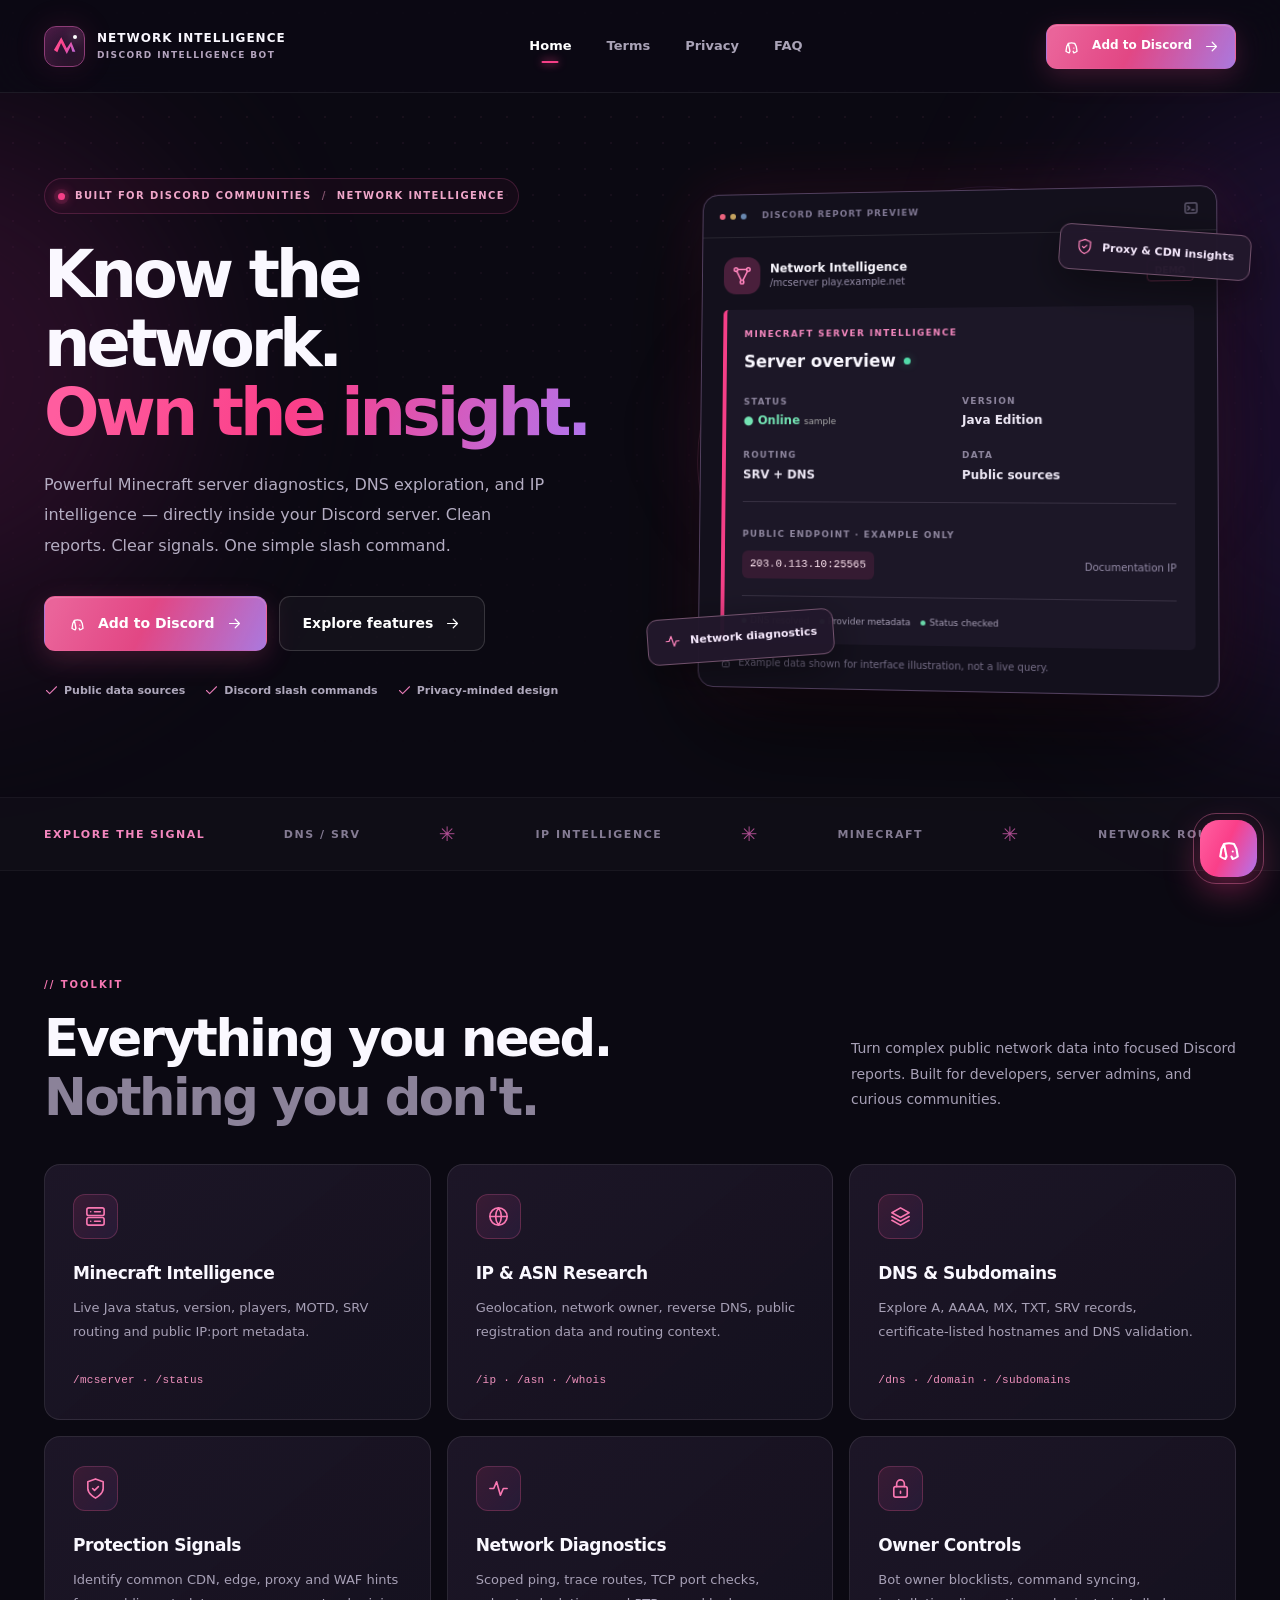
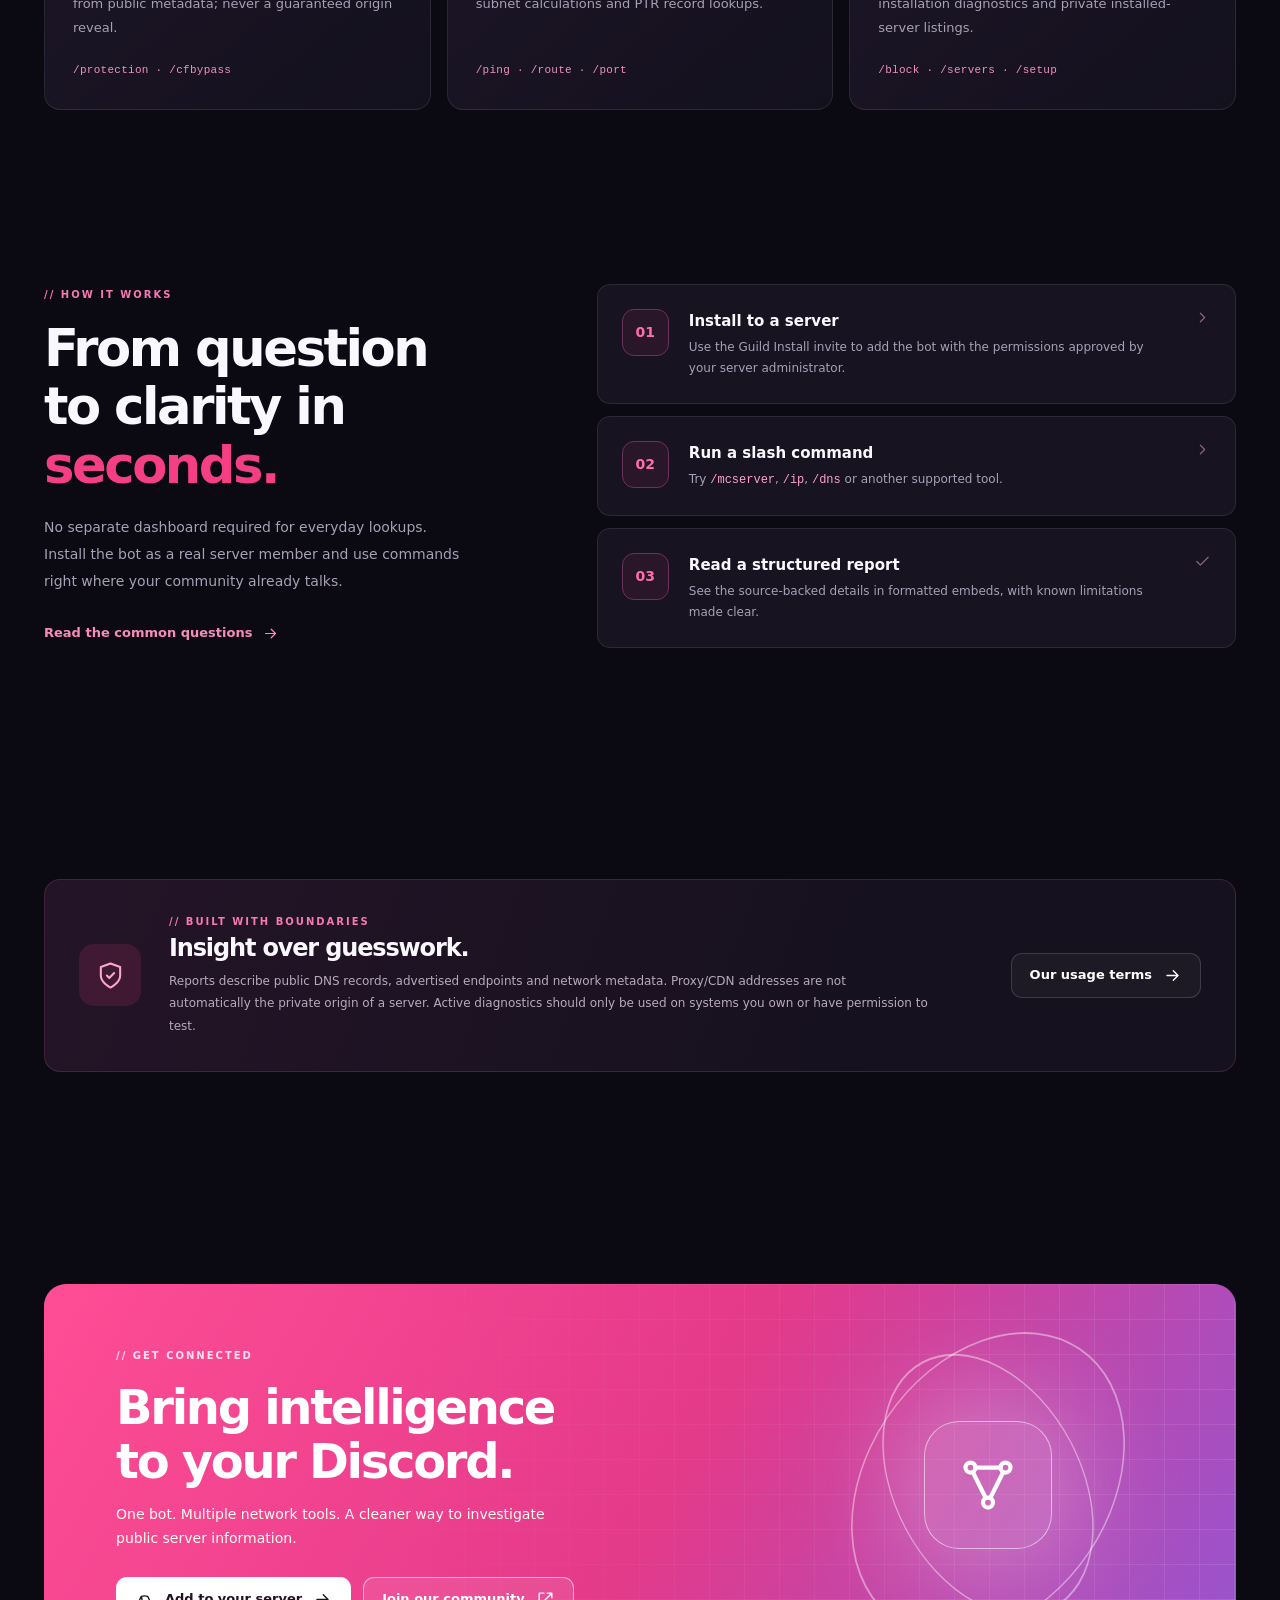
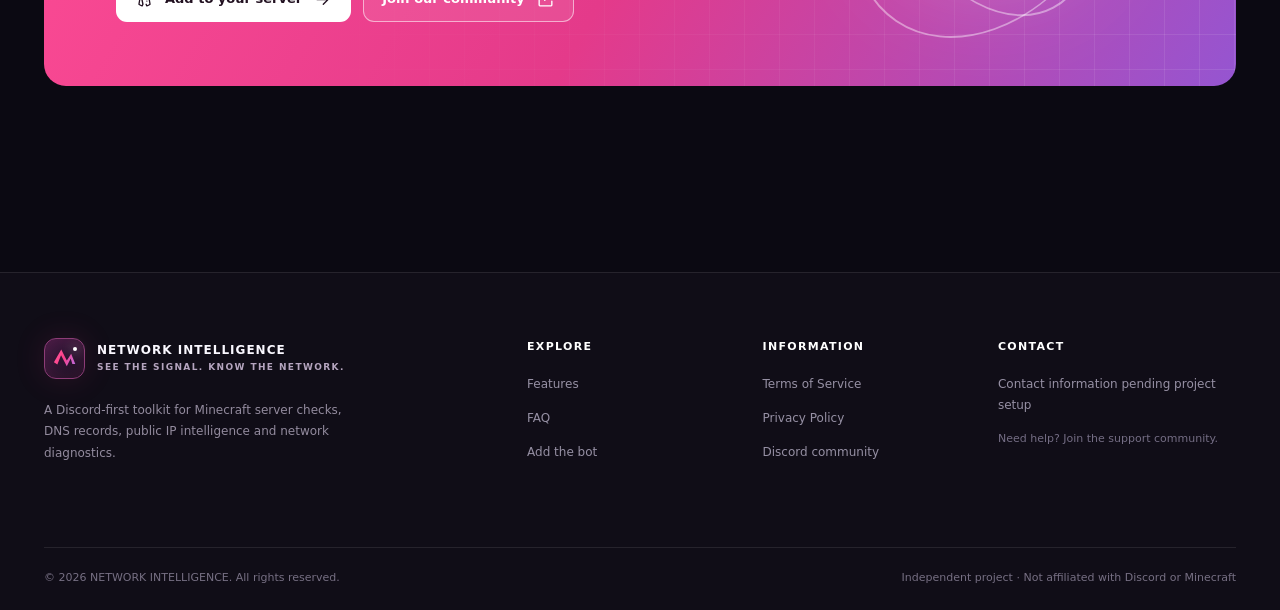
==== index.html @ 14d54ec5 "Add files via upload" ====
<!doctype html>
<html lang="en"><head>
<meta charset="utf-8"><meta name="viewport" content="width=device-width,initial-scale=1">
<meta name="theme-color" content="#0e0b17"><meta name="color-scheme" content="dark">
<meta name="description" content="A powerful Discord bot for Minecraft status, public IP intelligence, DNS, ASN, subdomains and network diagnostics.">
<meta property="og:type" content="website"><meta property="og:title" content="Network Intelligence — Minecraft &amp; Network Discord Bot"><meta property="og:description" content="A powerful Discord bot for Minecraft status, public IP intelligence, DNS, ASN, subdomains and network diagnostics.">
<title>Network Intelligence — Minecraft &amp; Network Discord Bot</title>
<link rel="icon" type="image/svg+xml" href="assets/favicon.svg"><link rel="stylesheet" href="styles.css">
<script defer src="site-config.js"></script><script defer src="app.js"></script>
</head><body>
<a class="skip-link" href="#main-content">Skip to content</a>
<div class="site-glow glow-left" aria-hidden="true"></div><div class="site-glow glow-right" aria-hidden="true"></div>
<header class="site-header"><div class="wrap nav-wrap">
<a class="brand" href="index.html" aria-label="Network Intelligence Home"><span class="brand-mark"><span class="brand-spark"></span></span><span class="brand-copy"><strong data-brand>NETWORK INTELLIGENCE</strong><small>DISCORD INTELLIGENCE BOT</small></span></a>
<button class="mobile-menu-toggle" type="button" aria-expanded="false" aria-controls="nav-links" aria-label="Open navigation"><svg class="icon" aria-hidden="true" viewBox="0 0 24 24" fill="none" stroke="currentColor" stroke-width="1.7" stroke-linecap="round" stroke-linejoin="round"><path d="M4 7h16M4 12h16M4 17h16"/></svg></button>
<nav class="main-nav" id="nav-links" aria-label="Main navigation"><a href="index.html" class="active" aria-current="page">Home</a><a href="terms.html" class="" >Terms</a><a href="privacy.html" class="" >Privacy</a><a href="faq.html" class="" >FAQ</a></nav>
<div class="header-cta"><a class="btn btn-primary btn-small" href="#" data-link="bot"><svg class="icon" aria-hidden="true" viewBox="0 0 24 24" fill="none" stroke="currentColor" stroke-width="1.7" stroke-linecap="round" stroke-linejoin="round"><path d="M8 8a14 14 0 0 1 8 0l2 4 1 6a12 12 0 0 1-4 2l-1-2m-4 0-1 2a12 12 0 0 1-4-2l1-6 2-4ZM9 14h.01M15 14h.01"/></svg> Add to Discord <svg class="mini-icon" aria-hidden="true" viewBox="0 0 24 24" fill="none" stroke="currentColor" stroke-width="1.7" stroke-linecap="round" stroke-linejoin="round"><path d="M5 12h14m-6-6 6 6-6 6"/></svg></a></div>
</div></header><main id="main-content"><section class="hero wrap"><div class="hero-copy"><div class="eyebrow"><span class="eyebrow-dot"></span> BUILT FOR DISCORD COMMUNITIES <span class="eyebrow-sep">/</span> NETWORK INTELLIGENCE</div><h1>Know the network.<br><span class="gradient-text">Own the insight.</span></h1><p class="hero-desc">Powerful Minecraft server diagnostics, DNS exploration, and IP intelligence — directly inside your Discord server. Clean reports. Clear signals. One simple slash command.</p><div class="hero-actions"><a href="#" class="btn btn-primary btn-large" data-link="bot"><svg class="icon" aria-hidden="true" viewBox="0 0 24 24" fill="none" stroke="currentColor" stroke-width="1.7" stroke-linecap="round" stroke-linejoin="round"><path d="M8 8a14 14 0 0 1 8 0l2 4 1 6a12 12 0 0 1-4 2l-1-2m-4 0-1 2a12 12 0 0 1-4-2l1-6 2-4ZM9 14h.01M15 14h.01"/></svg> Add to Discord <svg class="mini-icon" aria-hidden="true" viewBox="0 0 24 24" fill="none" stroke="currentColor" stroke-width="1.7" stroke-linecap="round" stroke-linejoin="round"><path d="M5 12h14m-6-6 6 6-6 6"/></svg></a><a href="#features" class="btn btn-ghost btn-large">Explore features <svg class="mini-icon" aria-hidden="true" viewBox="0 0 24 24" fill="none" stroke="currentColor" stroke-width="1.7" stroke-linecap="round" stroke-linejoin="round"><path d="M5 12h14m-6-6 6 6-6 6"/></svg></a></div><div class="hero-trust"><span><svg class="icon" aria-hidden="true" viewBox="0 0 24 24" fill="none" stroke="currentColor" stroke-width="1.7" stroke-linecap="round" stroke-linejoin="round"><path d="m4 12 5 5L20 6"/></svg> Public data sources</span><span><svg class="icon" aria-hidden="true" viewBox="0 0 24 24" fill="none" stroke="currentColor" stroke-width="1.7" stroke-linecap="round" stroke-linejoin="round"><path d="m4 12 5 5L20 6"/></svg> Discord slash commands</span><span><svg class="icon" aria-hidden="true" viewBox="0 0 24 24" fill="none" stroke="currentColor" stroke-width="1.7" stroke-linecap="round" stroke-linejoin="round"><path d="m4 12 5 5L20 6"/></svg> Privacy-minded design</span></div></div>
<div class="hero-visual" aria-label="Illustrative Discord report preview"><div class="visual-halo"></div><div class="orbit orbit-one"></div><div class="orbit orbit-two"></div><div class="report-window"><div class="report-top"><div class="window-dots"><i></i><i></i><i></i></div><span>DISCORD REPORT PREVIEW</span><svg class="icon" aria-hidden="true" viewBox="0 0 24 24" fill="none" stroke="currentColor" stroke-width="1.7" stroke-linecap="round" stroke-linejoin="round"><rect x="3" y="4" width="18" height="16" rx="2"/><path d="m7 9 3 3-3 3m6 0h4"/></svg></div><div class="report-body"><div class="report-headline"><span class="report-logo"><svg class="icon" aria-hidden="true" viewBox="0 0 24 24" fill="none" stroke="currentColor" stroke-width="1.7" stroke-linecap="round" stroke-linejoin="round"><circle cx="5" cy="5" r="2"/><circle cx="19" cy="5" r="2"/><circle cx="12" cy="19" r="2"/><path d="m6 7 5 10m7-10-5 10M7 5h10"/></svg></span><div><strong>Network Intelligence</strong><span> /mcserver play.example.net</span></div><span class="preview-tag">DEMO</span></div><div class="embed-box"><div class="embed-eyebrow">MINECRAFT SERVER INTELLIGENCE</div><h3>Server overview <span class="online-dot"></span></h3><div class="embed-grid"><div><label>STATUS</label><strong class="success-text">● Online <small>sample</small></strong></div><div><label>VERSION</label><strong>Java Edition</strong></div><div><label>ROUTING</label><strong>SRV + DNS</strong></div><div><label>DATA</label><strong>Public sources</strong></div></div><div class="embed-rule"></div><label class="embed-label">PUBLIC ENDPOINT · EXAMPLE ONLY</label><div class="endpoint-row"><code>203.0.113.10:25565</code><span>Documentation IP</span></div><div class="embed-rule"></div><div class="embed-trace"><span><i></i> DNS resolved</span><span><i></i> Provider metadata</span><span><i></i> Status checked</span></div></div><div class="report-foot"><svg class="icon" aria-hidden="true" viewBox="0 0 24 24" fill="none" stroke="currentColor" stroke-width="1.7" stroke-linecap="round" stroke-linejoin="round"><rect x="5" y="10" width="14" height="11" rx="2"/><path d="M8 10V7a4 4 0 0 1 8 0v3m-4 5v2"/></svg> Example data shown for interface illustration, not a live query.</div></div></div><div class="float-chip chip-top"><svg class="icon" aria-hidden="true" viewBox="0 0 24 24" fill="none" stroke="currentColor" stroke-width="1.7" stroke-linecap="round" stroke-linejoin="round"><path d="M12 22s8-4 8-10V5l-8-3-8 3v7c0 6 8 10 8 10Z"/><path d="m9 12 2 2 4-4"/></svg> Proxy & CDN insights</div><div class="float-chip chip-bottom"><svg class="icon" aria-hidden="true" viewBox="0 0 24 24" fill="none" stroke="currentColor" stroke-width="1.7" stroke-linecap="round" stroke-linejoin="round"><path d="M3 12h4l3-7 4 14 3-7h4"/></svg> Network diagnostics</div></div></section>
<section class="ticker-band"><div class="wrap ticker-flex"><span>EXPLORE THE SIGNAL</span><span>DNS / SRV</span><span class="ticker-star">✳</span><span>IP INTELLIGENCE</span><span class="ticker-star">✳</span><span>MINECRAFT</span><span class="ticker-star">✳</span><span>NETWORK ROUTES</span></div></section>
<section class="section wrap" id="features"><div class="section-heading"><div><div class="section-kicker">// TOOLKIT</div><h2>Everything you need.<br><span class="muted-heading">Nothing you don't.</span></h2></div><p>Turn complex public network data into focused Discord reports. Built for developers, server admins, and curious communities.</p></div><div class="feature-grid"><article class="feature-card reveal"><div class="feature-icon"><svg class="icon" aria-hidden="true" viewBox="0 0 24 24" fill="none" stroke="currentColor" stroke-width="1.7" stroke-linecap="round" stroke-linejoin="round"><rect x="3" y="3" width="18" height="8" rx="2"/><rect x="3" y="13" width="18" height="8" rx="2"/><path d="M7 7h.01M7 17h.01M11 7h6M11 17h6"/></svg></div><h3>Minecraft Intelligence</h3><p>Live Java status, version, players, MOTD, SRV routing and public IP:port metadata.</p><div class="feature-tags">/mcserver · /status</div></article><article class="feature-card reveal"><div class="feature-icon"><svg class="icon" aria-hidden="true" viewBox="0 0 24 24" fill="none" stroke="currentColor" stroke-width="1.7" stroke-linecap="round" stroke-linejoin="round"><circle cx="12" cy="12" r="9"/><path d="M3 12h18M12 3a15 15 0 0 1 0 18M12 3a15 15 0 0 0 0 18"/></svg></div><h3>IP & ASN Research</h3><p>Geolocation, network owner, reverse DNS, public registration data and routing context.</p><div class="feature-tags">/ip · /asn · /whois</div></article><article class="feature-card reveal"><div class="feature-icon"><svg class="icon" aria-hidden="true" viewBox="0 0 24 24" fill="none" stroke="currentColor" stroke-width="1.7" stroke-linecap="round" stroke-linejoin="round"><path d="m12 3 9 5-9 5-9-5 9-5Zm-9 9 9 5 9-5M3 16l9 5 9-5"/></svg></div><h3>DNS & Subdomains</h3><p>Explore A, AAAA, MX, TXT, SRV records, certificate-listed hostnames and DNS validation.</p><div class="feature-tags">/dns · /domain · /subdomains</div></article><article class="feature-card reveal"><div class="feature-icon"><svg class="icon" aria-hidden="true" viewBox="0 0 24 24" fill="none" stroke="currentColor" stroke-width="1.7" stroke-linecap="round" stroke-linejoin="round"><path d="M12 22s8-4 8-10V5l-8-3-8 3v7c0 6 8 10 8 10Z"/><path d="m9 12 2 2 4-4"/></svg></div><h3>Protection Signals</h3><p>Identify common CDN, edge, proxy and WAF hints from public metadata; never a guaranteed origin reveal.</p><div class="feature-tags">/protection · /cfbypass</div></article><article class="feature-card reveal"><div class="feature-icon"><svg class="icon" aria-hidden="true" viewBox="0 0 24 24" fill="none" stroke="currentColor" stroke-width="1.7" stroke-linecap="round" stroke-linejoin="round"><path d="M3 12h4l3-7 4 14 3-7h4"/></svg></div><h3>Network Diagnostics</h3><p>Scoped ping, trace routes, TCP port checks, subnet calculations and PTR record lookups.</p><div class="feature-tags">/ping · /route · /port</div></article><article class="feature-card reveal"><div class="feature-icon"><svg class="icon" aria-hidden="true" viewBox="0 0 24 24" fill="none" stroke="currentColor" stroke-width="1.7" stroke-linecap="round" stroke-linejoin="round"><rect x="5" y="10" width="14" height="11" rx="2"/><path d="M8 10V7a4 4 0 0 1 8 0v3m-4 5v2"/></svg></div><h3>Owner Controls</h3><p>Bot owner blocklists, command syncing, installation diagnostics and private installed-server listings.</p><div class="feature-tags">/block · /servers · /setup</div></article></div></section>
<section class="section wrap workflow"><div class="work-left"><div class="section-kicker">// HOW IT WORKS</div><h2>From question<br>to clarity in <em>seconds.</em></h2><p>No separate dashboard required for everyday lookups. Install the bot as a real server member and use commands right where your community already talks.</p><a href="faq.html" class="text-link">Read the common questions <svg class="icon" aria-hidden="true" viewBox="0 0 24 24" fill="none" stroke="currentColor" stroke-width="1.7" stroke-linecap="round" stroke-linejoin="round"><path d="M5 12h14m-6-6 6 6-6 6"/></svg></a></div><div class="steps"><div class="step reveal"><div class="step-no">01</div><div><h3>Install to a server</h3><p>Use the Guild Install invite to add the bot with the permissions approved by your server administrator.</p></div><svg class="icon" aria-hidden="true" viewBox="0 0 24 24" fill="none" stroke="currentColor" stroke-width="1.7" stroke-linecap="round" stroke-linejoin="round"><path d="m9 18 6-6-6-6"/></svg></div><div class="step reveal"><div class="step-no">02</div><div><h3>Run a slash command</h3><p>Try <code>/mcserver</code>, <code>/ip</code>, <code>/dns</code> or another supported tool.</p></div><svg class="icon" aria-hidden="true" viewBox="0 0 24 24" fill="none" stroke="currentColor" stroke-width="1.7" stroke-linecap="round" stroke-linejoin="round"><path d="m9 18 6-6-6-6"/></svg></div><div class="step reveal"><div class="step-no">03</div><div><h3>Read a structured report</h3><p>See the source-backed details in formatted embeds, with known limitations made clear.</p></div><svg class="icon" aria-hidden="true" viewBox="0 0 24 24" fill="none" stroke="currentColor" stroke-width="1.7" stroke-linecap="round" stroke-linejoin="round"><path d="m4 12 5 5L20 6"/></svg></div></div></section>
<section class="section wrap"><div class="trust-panel"><div class="trust-icon"><svg class="icon" aria-hidden="true" viewBox="0 0 24 24" fill="none" stroke="currentColor" stroke-width="1.7" stroke-linecap="round" stroke-linejoin="round"><path d="M12 22s8-4 8-10V5l-8-3-8 3v7c0 6 8 10 8 10Z"/><path d="m9 12 2 2 4-4"/></svg></div><div><span class="section-kicker">// BUILT WITH BOUNDARIES</span><h2>Insight over guesswork.</h2><p>Reports describe public DNS records, advertised endpoints and network metadata. Proxy/CDN addresses are not automatically the private origin of a server. Active diagnostics should only be used on systems you own or have permission to test.</p></div><a href="terms.html" class="btn btn-ghost">Our usage terms <svg class="icon" aria-hidden="true" viewBox="0 0 24 24" fill="none" stroke="currentColor" stroke-width="1.7" stroke-linecap="round" stroke-linejoin="round"><path d="M5 12h14m-6-6 6 6-6 6"/></svg></a></div></section>
<section class="section wrap"><div class="cta-panel"><div class="cta-grid"></div><div class="cta-content"><div class="section-kicker light-kicker">// GET CONNECTED</div><h2>Bring intelligence<br>to your Discord.</h2><p>One bot. Multiple network tools. A cleaner way to investigate public server information.</p><div class="cta-buttons"><a class="btn btn-white" href="#" data-link="bot"><svg class="icon" aria-hidden="true" viewBox="0 0 24 24" fill="none" stroke="currentColor" stroke-width="1.7" stroke-linecap="round" stroke-linejoin="round"><path d="M8 8a14 14 0 0 1 8 0l2 4 1 6a12 12 0 0 1-4 2l-1-2m-4 0-1 2a12 12 0 0 1-4-2l1-6 2-4ZM9 14h.01M15 14h.01"/></svg> Add to your server <svg class="icon" aria-hidden="true" viewBox="0 0 24 24" fill="none" stroke="currentColor" stroke-width="1.7" stroke-linecap="round" stroke-linejoin="round"><path d="M5 12h14m-6-6 6 6-6 6"/></svg></a><a class="btn btn-outline-white" href="#" data-link="support">Join our community <svg class="icon" aria-hidden="true" viewBox="0 0 24 24" fill="none" stroke="currentColor" stroke-width="1.7" stroke-linecap="round" stroke-linejoin="round"><path d="M14 4h6v6m0-6-9 9"/><path d="M20 14v5a1 1 0 0 1-1 1H5a1 1 0 0 1-1-1V5a1 1 0 0 1 1-1h5"/></svg></a></div></div><div class="cta-art" aria-hidden="true"><div class="art-ring art-ring-a"></div><div class="art-ring art-ring-b"></div><div class="art-center"><svg class="icon" aria-hidden="true" viewBox="0 0 24 24" fill="none" stroke="currentColor" stroke-width="1.7" stroke-linecap="round" stroke-linejoin="round"><circle cx="5" cy="5" r="2"/><circle cx="19" cy="5" r="2"/><circle cx="12" cy="19" r="2"/><path d="m6 7 5 10m7-10-5 10M7 5h10"/></svg></div></div></div></section></main><footer class="site-footer"><div class="wrap"><div class="footer-main"><div><a class="brand" href="index.html"><span class="brand-mark"><span class="brand-spark"></span></span><span class="brand-copy"><strong data-brand>NETWORK INTELLIGENCE</strong><small>SEE THE SIGNAL. KNOW THE NETWORK.</small></span></a><p class="footer-text">A Discord-first toolkit for Minecraft server checks, DNS records, public IP intelligence and network diagnostics.</p></div><div class="footer-links-col"><h3>Explore</h3><a href="index.html#features">Features</a><a href="faq.html">FAQ</a><a href="#" data-link="bot">Add the bot</a></div><div class="footer-links-col"><h3>Information</h3><a href="terms.html">Terms of Service</a><a href="privacy.html">Privacy Policy</a><a href="#" data-link="support">Discord community</a></div><div class="footer-links-col"><h3>Contact</h3><span class="footer-contact" data-contact>Configure contact details</span><span class="footer-prompt">Need help? Join the support community.</span></div></div><div class="footer-bottom"><span>© <span data-year>2026</span> <span data-brand>NETWORK INTELLIGENCE</span>. All rights reserved.</span><span class="footer-disclaimer">Independent project · Not affiliated with Discord or Minecraft</span></div></div></footer>
<a href="#" class="floating-discord" data-link="support" aria-label="Join our Discord support server"><span class="discord-pulse"></span><svg class="icon" aria-hidden="true" viewBox="0 0 24 24" fill="none" stroke="currentColor" stroke-width="1.7" stroke-linecap="round" stroke-linejoin="round"><path d="M8 8a14 14 0 0 1 8 0l2 4 1 6a12 12 0 0 1-4 2l-1-2m-4 0-1 2a12 12 0 0 1-4-2l1-6 2-4ZM9 14h.01M15 14h.01"/></svg><span class="float-hint">Join our Discord</span></a>
<dialog class="link-dialog" id="link-dialog" aria-labelledby="dialog-title"><div class="dialog-icon"><svg class="icon" aria-hidden="true" viewBox="0 0 24 24" fill="none" stroke="currentColor" stroke-width="1.7" stroke-linecap="round" stroke-linejoin="round"><rect x="5" y="10" width="14" height="11" rx="2"/><path d="M8 10V7a4 4 0 0 1 8 0v3m-4 5v2"/></svg></div><h2 id="dialog-title">Link setup needed</h2><p id="dialog-message">The site owner needs to configure this link.</p><button class="btn btn-primary" type="button" data-close-dialog>Got it <svg class="icon" aria-hidden="true" viewBox="0 0 24 24" fill="none" stroke="currentColor" stroke-width="1.7" stroke-linecap="round" stroke-linejoin="round"><path d="m4 12 5 5L20 6"/></svg></button></dialog>
</body></html>
---- styles.css ----
:root{color-scheme:dark;--bg:#0b0912;--bg-soft:#100d1a;--surface:#151120;--surface2:#1b1629;--line:rgba(255,255,255,.09);--line-strong:rgba(255,255,255,.15);--text:#faf8ff;--muted:#a7a0b6;--dim:#756e85;--pink:#f43f87;--pink-light:#ff8cbe;--purple:#9b63ed;--gradient:linear-gradient(115deg,#ff5d9f 5%,#fa3f89 46%,#b175ef 100%);--wrap:1192px;--shadow:0 28px 95px rgba(0,0,0,.36)}
*,*::before,*::after{box-sizing:border-box}html{scroll-behavior:smooth;scroll-padding-top:106px}body{margin:0;font-family:Inter,ui-sans-serif,system-ui,-apple-system,BlinkMacSystemFont,"Segoe UI",sans-serif;color:var(--text);background:var(--bg);line-height:1.6;overflow-x:hidden;-webkit-font-smoothing:antialiased}a{color:inherit;text-decoration:none}a:hover{transition:color .2s ease}button,input{font:inherit}button{cursor:pointer}button:focus-visible,a:focus-visible,input:focus-visible,summary:focus-visible{outline:2px solid #ff99c5;outline-offset:4px}::selection{background:#f43f8799;color:#fff}.wrap{width:min(calc(100% - 64px),var(--wrap));margin-inline:auto}.icon{width:22px;height:22px;flex-shrink:0}.mini-icon{width:17px;height:17px}.skip-link{position:absolute;z-index:1000;top:-100px;left:16px;background:var(--pink);color:white;padding:10px 14px;border-radius:9px}.skip-link:focus{top:12px}
.site-glow{pointer-events:none;position:absolute;border-radius:50%;filter:blur(95px);opacity:.36;z-index:-1}.glow-left{width:520px;height:520px;background:#5e174b;left:-330px;top:115px}.glow-right{width:530px;height:650px;background:#321653;right:-310px;top:70px;opacity:.44}body::before{content:"";position:absolute;inset:0 0 auto;height:770px;background-image:radial-gradient(rgba(251,135,200,.09) .8px,transparent .8px);background-size:26px 26px;mask-image:linear-gradient(to bottom,rgba(0,0,0,.75),transparent);pointer-events:none;z-index:-1}
.site-header{position:relative;z-index:60;border-bottom:1px solid rgba(255,255,255,.07);background:rgba(12,9,20,.8);backdrop-filter:blur(23px);-webkit-backdrop-filter:blur(23px)}.nav-wrap{min-height:92px;display:flex;align-items:center;gap:30px}.brand{display:inline-flex;align-items:center;gap:12px;flex-shrink:0}.brand-mark{width:41px;height:41px;border-radius:12px;display:grid;place-items:center;position:relative;background:linear-gradient(145deg,#3e1941,#181021);border:1px solid #8d3c77;box-shadow:inset 0 0 20px #e83e8120,0 0 32px #f43f8720}.brand-mark::before{content:"";width:23px;height:23px;background:var(--gradient);clip-path:polygon(4% 67%,36% 12%,60% 60%,79% 31%,97% 75%,84% 75%,77% 51%,60% 85%,35% 37%,19% 77%);display:block;filter:drop-shadow(0 0 7px #f43f87)}.brand-spark{position:absolute;top:8px;right:7px;width:4px;height:4px;border-radius:50%;background:#fff;box-shadow:0 0 12px #fff}.brand-copy{display:flex;flex-direction:column;line-height:1.16;gap:4px}.brand-copy strong{font-size:12px;font-weight:900;letter-spacing:.085em;white-space:nowrap}.brand-copy small{font-size:9px;letter-spacing:.155em;color:#b5a5bf;font-weight:700;white-space:nowrap}.main-nav{display:flex;align-items:center;justify-content:center;gap:5px;margin:auto}.main-nav a{font-size:13px;font-weight:650;color:#aaa3b7;padding:11px 15px;border-radius:9px;position:relative}.main-nav a:hover,.main-nav a.active{color:white}.main-nav a.active:after{content:"";width:17px;height:2px;border-radius:10px;position:absolute;bottom:4px;left:50%;transform:translateX(-50%);background:var(--pink);box-shadow:0 0 9px var(--pink)}.mobile-menu-toggle{display:none;background:none;border:0;color:white}.btn{min-height:45px;display:inline-flex;align-items:center;justify-content:center;gap:11px;border:1px solid transparent;border-radius:11px;padding:12px 18px;font-weight:750;font-size:13px;white-space:nowrap;line-height:1.1;transition:transform .23s,box-shadow .23s,border-color .23s,background .23s}.btn:hover{transform:translateY(-2px)}.btn .icon{height:19px;width:19px}.btn-primary{background:var(--gradient);color:white;box-shadow:0 8px 27px rgba(244,63,135,.22),inset 0 1px 1px #ffb0d15c}.btn-primary:hover{box-shadow:0 13px 35px #f43f8763}.btn-ghost{color:white;background:rgba(255,255,255,.036);border-color:rgba(255,255,255,.15)}.btn-ghost:hover{border-color:rgba(244,63,135,.65);background:#ff5e9810}.btn-small{padding:12px 15px;font-size:12px}.btn-large{min-height:55px;padding:15px 23px;font-size:14px}.btn-white{background:white;color:#241023}.btn-outline-white{border-color:rgba(255,255,255,.55);background:rgba(255,255,255,.09);color:white}.btn-outline-white:hover{background:rgba(255,255,255,.18)}.btn.needs-config{filter:saturate(.83)}
.hero{min-height:665px;display:grid;grid-template-columns:1.02fr .98fr;gap:42px;align-items:center;padding-block:85px 98px}.hero-copy{position:relative;z-index:2}.eyebrow{display:inline-flex;align-items:center;gap:10px;font-size:10px;font-weight:850;letter-spacing:.14em;color:#efa6c9;border:1px solid #ef5ca533;background:#f43f870b;border-radius:100px;padding:9px 13px}.eyebrow-dot{width:7px;height:7px;background:#f43f87;border-radius:50%;box-shadow:0 0 0 4px #f43f8720,0 0 12px #f43f87}.eyebrow-sep{color:#83536e}.hero h1{font-size:clamp(50px,5.1vw,76px);line-height:1.06;letter-spacing:-.062em;font-weight:850;margin:26px 0 22px;max-width:650px}.gradient-text{background:var(--gradient);background-clip:text;-webkit-background-clip:text;color:transparent}.hero-desc{max-width:510px;font-size:16px;line-height:1.92;color:#b4adc2;margin:0}.hero-actions{display:flex;flex-wrap:wrap;gap:12px;margin-top:34px}.hero-trust{display:flex;flex-wrap:wrap;gap:19px;margin-top:31px;font-size:11px;color:#aea7bb;font-weight:600}.hero-trust span{display:inline-flex;align-items:center;gap:5px}.hero-trust .icon{width:15px;height:15px;color:#e57ab4}
.hero-visual{position:relative;min-height:510px;display:grid;place-items:center;isolation:isolate}.visual-halo{position:absolute;inset:11% -6% 12%;background:radial-gradient(ellipse at center,#7b2b7391,transparent 65%);filter:blur(32px);z-index:-1}.orbit{position:absolute;border:1px solid #ec7aae30;border-radius:50%;z-index:-1}.orbit-one{width:520px;height:430px;transform:rotate(-16deg)}.orbit-two{width:425px;height:520px;transform:rotate(24deg);border-color:#b67bec1b}.report-window{width:min(100%,520px);background:#13101c;border:1px solid #52405f;border-radius:16px;box-shadow:0 35px 110px #000a,0 0 66px #f43f8722;overflow:hidden;transform:perspective(1100px) rotateY(-5deg) rotateX(2deg);transition:transform .45s ease}.report-window:hover{transform:perspective(1100px) rotateY(0) rotateX(0)}.report-top{height:44px;display:flex;align-items:center;gap:16px;padding:0 17px;border-bottom:1px solid var(--line);font-size:9px;font-weight:800;letter-spacing:.12em;color:#7f7792}.report-top>.icon{width:15px;height:15px;margin-left:auto}.window-dots{display:flex;gap:5px}.window-dots i{width:6px;height:6px;border-radius:50%;background:#ec637e}.window-dots i:nth-child(2){background:#c4a25f}.window-dots i:nth-child(3){background:#6988af}.report-body{padding:20px 22px 16px}.report-headline{display:flex;align-items:center;gap:10px;margin-bottom:16px}.report-logo{width:38px;height:38px;background:#e94c9740;border-radius:13px;display:grid;place-items:center;color:#ff83bc}.report-logo>.icon{width:22px;height:22px}.report-headline div{display:flex;flex-direction:column;line-height:1.4}.report-headline strong{font-size:12px}.report-headline div span{font-size:10px;color:#938ba5}.preview-tag{margin-left:auto;color:#fca5d0;border:1px solid #e7528f54;padding:3px 7px;border-radius:4px;font-size:9px;font-weight:800}.embed-box{border-left:4px solid var(--pink);border-radius:5px;background:#1c1727;padding:18px 18px 16px}.embed-eyebrow{font-size:9px;font-weight:800;letter-spacing:.16em;color:#f588bf}.embed-box h3{display:flex;align-items:center;gap:8px;margin:8px 0 19px;font-size:17px}.online-dot{width:7px;height:7px;border-radius:50%;background:#52dba9;box-shadow:0 0 10px #52dba94a}.embed-grid{display:grid;grid-template-columns:1fr 1fr;gap:18px 12px}.embed-grid>div{display:grid;gap:3px}.embed-grid label,.embed-label{font-size:9px;font-weight:750;letter-spacing:.14em;color:#8d859d}.embed-grid strong{font-size:12px;color:#ece7f4;font-weight:720}.embed-grid small{font-size:9px;font-weight:400;color:#aaa}.success-text{color:#73e3b3!important}.embed-rule{height:1px;background:#373042;margin-block:17px}.endpoint-row{display:flex;align-items:center;gap:10px;justify-content:space-between;flex-wrap:wrap;margin-top:7px}.endpoint-row code{font-family:ui-monospace,SFMono-Regular,Consolas,monospace;color:#ffe7f2;background:#f43f871d;padding:5px 8px;border-radius:6px;font-size:11px}.endpoint-row span{font-size:10px;color:#948ba7}.embed-trace{display:flex;gap:10px;flex-wrap:wrap;font-size:9px;color:#a79fb6}.embed-trace span{display:inline-flex;align-items:center;gap:4px}.embed-trace i{height:5px;width:5px;background:#69d7a9;border-radius:50%}.report-foot{display:flex;align-items:center;gap:7px;margin-top:12px;font-size:10px;color:#746c85}.report-foot .icon{width:12px;height:12px}.float-chip{position:absolute;z-index:5;display:flex;align-items:center;gap:9px;border-radius:11px;border:1px solid #71516c;background:rgba(34,23,43,.97);box-shadow:0 12px 45px #0007;padding:13px 16px;font-size:11px;color:#f4e7fb;font-weight:720}.float-chip>.icon{width:17px;height:17px;color:#ff85bd}.chip-top{right:-15px;top:45px;transform:rotate(4deg)}.chip-bottom{left:-26px;bottom:34px;transform:rotate(-4deg)}
.ticker-band{border-block:1px solid #ffffff0b;background:#ffffff04}.ticker-flex{min-height:72px;display:flex;align-items:center;justify-content:space-between;gap:19px;font-size:11px;font-weight:850;letter-spacing:.14em;color:#847b93}.ticker-flex span:first-child{color:#f386be}.ticker-star{color:#ad4d91;font-size:20px;font-weight:400}.section{padding-block:106px}.section-heading{display:flex;justify-content:space-between;align-items:end;gap:40px;margin-bottom:38px}.section-kicker{color:#f778b3;font-weight:850;letter-spacing:.2em;font-size:10px;margin-bottom:16px}.section h2,.page-hero h1{font-size:clamp(37px,4vw,55px);line-height:1.14;letter-spacing:-.048em;margin:0;font-weight:810}.section-heading>p{color:var(--muted);max-width:385px;font-size:14px;line-height:1.8}.muted-heading{color:#8b8299}.feature-grid{display:grid;grid-template-columns:repeat(3,1fr);gap:16px}.feature-card{display:flex;flex-direction:column;min-height:256px;padding:29px 28px;background:linear-gradient(140deg,rgba(32,24,43,.85),rgba(21,18,31,.94));border:1px solid var(--line);border-radius:16px;transition:transform .23s,border-color .23s,box-shadow .23s}.feature-card:hover{transform:translateY(-4px);border-color:#f43f876c;box-shadow:0 20px 45px #0005}.feature-icon{width:45px;height:45px;border:1px solid #f563a03d;background:linear-gradient(130deg,#f43f8723,#a364fb15);border-radius:12px;display:grid;place-items:center;margin-bottom:21px;color:#f978b2}.feature-icon .icon{width:23px;height:23px}.feature-card h3{font-size:17px;letter-spacing:-.025em;margin:0 0 9px}.feature-card p{font-size:13px;color:var(--muted);margin:0;line-height:1.82}.feature-tags{margin-top:auto;padding-top:23px;font-size:11px;letter-spacing:.025em;font-family:ui-monospace,SFMono-Regular,Consolas,monospace;color:#ee91bd}
.workflow{display:grid;grid-template-columns:.84fr 1.16fr;align-items:center;gap:90px;padding-block:68px 125px}.work-left h2 em{font-style:normal;color:var(--pink)}.work-left>p{color:var(--muted);font-size:14px;line-height:1.92;max-width:420px;margin:20px 0 24px}.text-link{display:inline-flex;align-items:center;gap:10px;font-size:13px;font-weight:750;color:#f78cb9}.text-link>.icon{width:17px;height:17px}.steps{display:grid;gap:12px}.step{display:flex;gap:20px;align-items:flex-start;padding:24px 24px;background:#171320;border:1px solid var(--line);border-radius:13px}.step-no{width:47px;flex-shrink:0;height:47px;border:1px solid #6a325e;border-radius:12px;color:#fb6fad;background:#f43f8715;display:grid;place-items:center;font-weight:850;font-size:14px}.step h3{font-size:15px;margin:0 0 4px}.step p{font-size:12px;line-height:1.75;color:var(--muted);margin:0}.step>svg{margin-left:auto;width:17px;height:17px;color:#8b627f}.step code{color:#fda0cb}.trust-panel{display:grid;grid-template-columns:65px 1fr auto;gap:25px;align-items:center;padding:34px;border:1px solid #a445774c;border-radius:16px;background:linear-gradient(110deg,#241427,#15111e 75%)}.trust-icon{width:62px;height:62px;display:grid;place-items:center;border-radius:15px;color:#ffa6ce;background:#f43f8723}.trust-icon>.icon{width:29px;height:29px}.trust-panel .section-kicker{display:block;margin-bottom:5px}.trust-panel h2{font-size:24px}.trust-panel p{color:#b7aabc;font-size:12px;line-height:1.85;margin:8px 0 0;max-width:760px}.trust-panel .btn{align-self:center}.cta-panel{min-height:390px;border-radius:22px;background:linear-gradient(120deg,#ff4d95 0%,#e43a8a 52%,#9555d1 100%);position:relative;overflow:hidden;padding:64px 72px;display:flex;align-items:center}.cta-grid{position:absolute;inset:0;background-image:linear-gradient(#ffffff18 1px,transparent 1px),linear-gradient(90deg,#ffffff18 1px,transparent 1px);background-size:35px 35px;mask-image:linear-gradient(90deg,transparent 20%,#000)}.cta-content{position:relative;z-index:2;max-width:560px}.light-kicker{color:#ffe0f0}.cta-content h2{font-size:clamp(35px,3.75vw,52px);color:white}.cta-content p{color:#fffdef;font-size:14px;line-height:1.7;max-width:455px}.cta-buttons{display:flex;gap:12px;flex-wrap:wrap;margin-top:26px}.cta-art{position:absolute;width:400px;height:400px;right:4%;top:50%;transform:translateY(-50%);display:grid;place-items:center}.art-ring{position:absolute;border:2px solid #ffffff6b;border-radius:50%;inset:35px;transform:rotate(34deg) scaleX(.74)}.art-ring-b{inset:60px;transform:rotate(-28deg) scaleX(.67)}.art-center{width:128px;height:128px;border-radius:35px;background:#ffffff30;border:1px solid #fff8;box-shadow:0 0 130px #fff8;display:grid;place-items:center}.art-center>.icon{width:60px;height:60px;color:white}
.site-footer{margin-top:80px;border-top:1px solid var(--line);background:#100d17}.footer-main{padding:65px 0 70px;display:grid;grid-template-columns:2.3fr 1fr 1fr 1.25fr;gap:45px}.footer-text{font-size:12px;color:#938b9e;line-height:1.8;max-width:315px;margin-top:21px}.footer-links-col{display:flex;flex-direction:column;align-items:flex-start;gap:13px}.footer-links-col h3{font-size:11px;letter-spacing:.12em;text-transform:uppercase;color:white;margin:0 0 6px}.footer-links-col a,.footer-contact,.footer-prompt{font-size:12px;color:#9690a4;line-height:1.75;overflow-wrap:anywhere}.footer-links-col a:hover{color:#ff8dbf}.footer-prompt{font-size:11px;color:#746d84}.footer-bottom{display:flex;align-items:center;justify-content:space-between;gap:15px;border-top:1px solid var(--line);padding:21px 0 25px;font-size:11px;color:#766f83}.floating-discord{position:fixed;right:23px;bottom:23px;z-index:55;width:57px;height:57px;border-radius:19px;background:var(--gradient);display:grid;place-items:center;color:white;box-shadow:0 13px 35px #f43f8766;transition:transform .2s}.floating-discord:hover{transform:translateY(-5px)}.floating-discord>.icon{width:30px;height:30px}.discord-pulse{position:absolute;inset:-7px;border:1px solid #f574aa66;border-radius:23px;animation:pulse 3s infinite;pointer-events:none}.float-hint{position:absolute;right:70px;white-space:nowrap;background:#241d2d;border:1px solid #614361;border-radius:9px;padding:9px 12px;font-weight:700;font-size:11px;opacity:0;visibility:hidden;transform:translateX(7px);transition:.2s}.floating-discord:hover .float-hint{opacity:1;visibility:visible;transform:translateX(0)}@keyframes pulse{0%,100%{opacity:.3;transform:scale(1)}50%{opacity:.9;transform:scale(1.08)}}.link-dialog{border:1px solid #a65d89;border-radius:18px;padding:33px;max-width:420px;background:#1b1628;color:white;box-shadow:var(--shadow)}.link-dialog::backdrop{background:rgba(3,2,9,.78);backdrop-filter:blur(4px)}.dialog-icon{width:52px;height:52px;border-radius:14px;display:grid;place-items:center;color:#ff98c6;background:#f43f8725}.link-dialog h2{font-size:25px;line-height:1.2;margin:19px 0 12px}.link-dialog p{color:#b9afc4;font-size:13px;line-height:1.75;margin-bottom:20px}
.page-hero{padding:81px 0 67px;border-bottom:1px solid var(--line)}.page-breadcrumb{display:flex;align-items:center;gap:11px;color:#9b92ad;font-size:12px;margin-bottom:48px}.page-breadcrumb a:hover{color:var(--pink-light)}.page-breadcrumb .icon{width:12px;height:12px}.page-breadcrumb span{color:#e7dfe8}.page-eyebrow{font-size:11px;letter-spacing:.18em;color:#ed77ae;font-weight:850;margin-bottom:14px}.page-hero h1{font-size:clamp(45px,5.8vw,70px);line-height:1.1}.pink-dot{color:var(--pink)}.page-hero>p{max-width:720px;color:#b3aabd;font-size:15px;line-height:1.9;margin:17px 0}.page-meta{display:flex;align-items:center;gap:9px;color:#847b91;font-size:11px;margin-top:25px}.page-meta .icon{width:15px;height:15px}.meta-divider{margin-inline:8px;color:#51455c}.legal-layout{display:grid;grid-template-columns:260px 1fr;gap:62px;padding-top:58px;padding-bottom:20px;align-items:start}.legal-aside{position:sticky;top:36px;padding:27px;border:1px solid var(--line);background:#15111e;border-radius:15px}.aside-title{font-size:10px;letter-spacing:.14em;font-weight:850;color:#e9a1c4}.legal-aside nav{display:flex;flex-direction:column;gap:2px;margin-top:20px}.legal-aside nav a{font-size:12px;color:#a79db4;border-left:2px solid transparent;padding:9px 11px}.legal-aside nav a:hover{color:#f6cae0;border-color:var(--pink);background:#f43f870b}.aside-help{border-top:1px solid var(--line);margin-top:23px;padding-top:20px;display:flex;flex-direction:column;gap:7px}.aside-help span{font-size:11px;color:#8d829c}.aside-help a{font-size:12px;font-weight:700;color:#ff8bbc;display:inline-flex;align-items:center;gap:7px}.aside-help .icon{width:14px;height:14px}.legal-content{max-width:840px;min-width:0}.legal-intro{display:grid;gap:5px;line-height:1.8;background:linear-gradient(90deg,#f43f8714,#f43f8703);border:1px solid #f43f873b;border-radius:11px;padding:23px 26px;color:#bfb3c7;font-size:13px;margin-bottom:16px}.legal-intro strong{color:#ffa8d0;font-size:12px}.legal-section{padding:29px 0;border-bottom:1px solid var(--line);scroll-margin-top:95px}.legal-section h2{font-size:21px;line-height:1.35;margin:0 0 16px;letter-spacing:-.024em}.legal-section p,.legal-section li{font-size:13px;line-height:2;color:#afa5bb}.legal-section p{margin:0 0 14px}.legal-section p:last-child{margin-bottom:0}.legal-section ul{padding-left:22px}.legal-section li{padding:3px 0}.legal-section a,.legal-end a{color:#ff87bd;text-decoration:underline;text-decoration-color:#f43f8780;text-underline-offset:3px}.legal-section code{background:#31253b;color:#ffd1e7;border-radius:4px;padding:2px 5px}.legal-section strong{color:#f1e2f1}.contact-inline{font-weight:750!important;color:#ff8ebf!important}.legal-end{padding:27px 0;color:#aaa0b8;font-size:13px}.legal-end [data-contact]{display:inline-block;margin-left:5px;color:#ef96c1}
.faq-hero{padding-bottom:60px}.faq-hero .page-breadcrumb{margin-bottom:35px}.faq-search{display:flex;align-items:center;gap:14px;max-width:585px;margin-top:34px;padding:0 16px;border:1px solid #79516f;border-radius:12px;background:rgba(29,22,38,.95);box-shadow:0 8px 28px #0002}.faq-search:focus-within{border-color:#fa6eac;box-shadow:0 0 0 3px #f43f8719}.faq-search .icon{color:#f18abc;width:21px;height:21px}.faq-search input{min-width:0;flex:1;border:0;outline:0;background:transparent;color:white;height:57px;font-size:13px}.faq-search input::placeholder{color:#8d819b}.faq-search kbd{font-size:11px;color:#867c93;border:1px solid #55475e;border-radius:5px;padding:2px 8px}.faq-layout{display:grid;grid-template-columns:245px 1fr;gap:60px;padding-block:61px 45px;align-items:start}.faq-sidebar{position:sticky;top:30px}.category-buttons{margin-top:20px;display:grid;gap:6px}.category-btn{text-align:left;color:#a9a0b9;background:transparent;border:1px solid transparent;font-size:12px;font-weight:650;padding:12px 15px;border-radius:9px;transition:.2s}.category-btn:hover{background:#ffffff08;color:white}.category-btn.selected{background:#f43f8720;color:#ff9aca;border-color:#f43f875a}.faq-help{margin-top:42px;border:1px solid #69365f;border-radius:15px;background:linear-gradient(135deg,#321729,#1a1324);padding:22px}.faq-help>.icon{color:#ff94c3;width:30px;height:30px}.faq-help h3{font-size:15px;margin:12px 0 7px}.faq-help p{font-size:12px;color:#b3a7bd;line-height:1.7;margin:0 0 14px}.faq-help a{display:inline-flex;align-items:center;gap:7px;font-size:12px;color:#fd94c2;font-weight:750}.faq-help a>.icon{width:14px;height:14px}.faq-results-header{display:flex;justify-content:space-between;align-items:center;gap:12px;margin-bottom:14px;font-size:11px;color:#81768c}.faq-results-header strong{color:#ff80b9}.faq-results-header span:last-child{font-size:10px;letter-spacing:.11em;font-weight:800}.faq-items{display:grid;gap:11px}.faq-item{border:1px solid var(--line);border-radius:12px;background:#17131f;overflow:hidden}.faq-item[hidden]{display:none}.faq-item[open]{border-color:#b65c9166;background:#1b1424}.faq-item summary{display:flex;align-items:center;justify-content:space-between;gap:20px;padding:21px 23px;cursor:pointer;list-style:none;font-size:14px;font-weight:735;line-height:1.5}.faq-item summary::-webkit-details-marker{display:none}.faq-item summary:hover{color:#ffb1d1}.faq-plus{color:#e991bc;font-size:21px;font-weight:400;line-height:1;flex-shrink:0;transition:transform .2s}.faq-item[open] .faq-plus{transform:rotate(45deg)}.faq-answer{border-top:1px solid #ffffff0c;padding:0 23px 20px}.faq-answer p{font-size:12px;line-height:1.95;color:#b5aabe;margin:14px 0 0}.faq-empty{text-align:center;padding:65px 10px}.faq-empty[hidden]{display:none}.faq-empty>.icon{width:36px;height:36px;color:#ec84b5}.faq-empty h3{margin:12px 0 4px}.faq-empty p{font-size:13px;color:var(--muted)}.faq-empty .btn{margin-top:15px}
.reveal{opacity:0;transform:translateY(18px);transition:opacity .55s,transform .55s}.reveal.visible{opacity:1;transform:translateY(0)}
@media(max-width:1100px){.nav-wrap{gap:16px}.main-nav a{padding-inline:10px}.brand-copy strong{font-size:11px}.hero{gap:25px}.hero h1{font-size:clamp(50px,5vw,65px)}.hero-visual{min-height:450px}.float-chip{display:none}.workflow{gap:44px}.trust-panel{grid-template-columns:55px 1fr}.trust-panel .btn{grid-column:2;justify-self:start}.cta-art{right:-120px;opacity:.7}.footer-main{gap:22px}}
@media(max-width:850px){.wrap{width:min(calc(100% - 42px),var(--wrap))}.site-header{position:relative}.nav-wrap{min-height:76px;gap:10px}.brand-copy small{font-size:8px}.mobile-menu-toggle{display:grid;place-items:center;margin-left:auto;width:42px;height:42px;border:1px solid var(--line);border-radius:10px}.main-nav{display:none;position:absolute;top:75px;left:0;right:0;background:#15101f;border-bottom:1px solid #814e75;padding:13px 21px 21px;flex-direction:column;align-items:stretch;box-shadow:0 23px 30px #0007}.main-nav.open{display:flex}.main-nav a{padding:12px 16px}.main-nav a.active:after{left:0;top:50%;bottom:auto;transform:translateY(-50%);height:16px;width:3px}.header-cta{display:none}.hero{grid-template-columns:1fr;padding-block:68px 48px;gap:45px}.hero-copy{max-width:730px}.hero h1{font-size:clamp(49px,8vw,72px)}.hero-visual{min-height:420px;width:min(100%,580px);margin:auto}.report-window{width:100%;transform:none}.ticker-flex{flex-wrap:wrap;justify-content:center;gap:15px}.ticker-flex span:first-child{display:none}.section{padding-block:80px}.feature-grid{grid-template-columns:repeat(2,1fr)}.workflow{grid-template-columns:1fr;gap:34px}.trust-panel{grid-template-columns:54px 1fr}.cta-panel{padding:50px 40px}.cta-art{opacity:.25}.legal-layout,.faq-layout{grid-template-columns:1fr;gap:35px}.legal-aside,.faq-sidebar{position:static}.legal-aside{padding:20px}.legal-aside nav{display:grid;grid-template-columns:repeat(2,1fr)}.aside-help{margin-top:10px}.category-buttons{display:flex;flex-wrap:wrap;gap:8px}.category-btn{border-color:var(--line);padding:8px 13px}.faq-help{display:none}.footer-main{grid-template-columns:2fr 1fr 1fr}.footer-links-col:last-child{grid-column:1/-1}.footer-bottom{align-items:flex-start;flex-direction:column}}
@media(max-width:570px){.wrap{width:min(calc(100% - 34px),var(--wrap))}.site-glow{opacity:.21}.brand-mark{width:37px;height:37px}.brand-copy strong{font-size:10px}.brand-copy small{font-size:7px;letter-spacing:.09em}.hero{padding-top:55px}.hero h1{font-size:clamp(43px,11.3vw,63px);margin-top:20px}.eyebrow{font-size:8px;letter-spacing:.08em;padding:9px 11px}.eyebrow-sep{display:none}.hero-desc{font-size:14px;line-height:1.9}.hero-actions{display:grid;grid-template-columns:1fr;gap:10px;max-width:350px}.hero-actions .btn{justify-content:center}.hero-trust{gap:12px;font-size:10px}.hero-visual{min-height:375px;overflow:visible}.orbit{display:none}.report-top{height:39px}.report-body{padding:12px}.report-window{border-radius:12px}.embed-box{padding:13px}.embed-grid{gap:12px 8px}.embed-trace{gap:6px}.ticker-band{display:none}.section{padding-block:66px}.section-heading{display:block;margin-bottom:25px}.section-heading>p{font-size:13px;margin-top:16px}.section h2{font-size:clamp(35px,9.5vw,45px)}.feature-grid{grid-template-columns:1fr;gap:13px}.feature-card{min-height:225px;padding:25px}.workflow{padding-bottom:30px}.step{padding:19px 15px;gap:11px}.step-no{width:36px;height:36px;border-radius:9px;font-size:12px}.step>svg{display:none}.trust-panel{padding:22px;grid-template-columns:1fr;gap:12px}.trust-icon{width:48px;height:48px}.trust-panel .btn{grid-column:1}.cta-panel{padding:38px 22px;min-height:400px}.cta-buttons{display:grid}.cta-content h2{font-size:39px}.cta-art{right:-210px}.footer-main{grid-template-columns:repeat(2,1fr);padding:45px 0;gap:30px}.footer-main>div:first-child{grid-column:1/-1}.footer-links-col:last-child{grid-column:1/-1}.footer-bottom{padding-bottom:80px}.floating-discord{right:17px;bottom:17px;width:51px;height:51px;border-radius:15px}.page-hero{padding:45px 0 43px}.page-breadcrumb{margin-bottom:30px}.page-hero h1{font-size:clamp(42px,11vw,55px)}.page-hero>p{font-size:13px}.legal-layout,.faq-layout{padding-top:30px}.legal-aside nav{grid-template-columns:1fr 1fr}.legal-aside nav a{padding:8px;font-size:11px}.legal-section h2{font-size:18px}.legal-section p,.legal-section li{font-size:12px}.faq-search input{font-size:12px}.faq-search{padding-inline:13px}.faq-item summary{padding:18px;font-size:13px}.faq-answer{padding-inline:18px}.faq-results-header span:last-child{display:none}}
@media(prefers-reduced-motion:reduce){html{scroll-behavior:auto}*,*::before,*::after{animation:none!important;transition:none!important}.reveal{opacity:1;transform:none}}
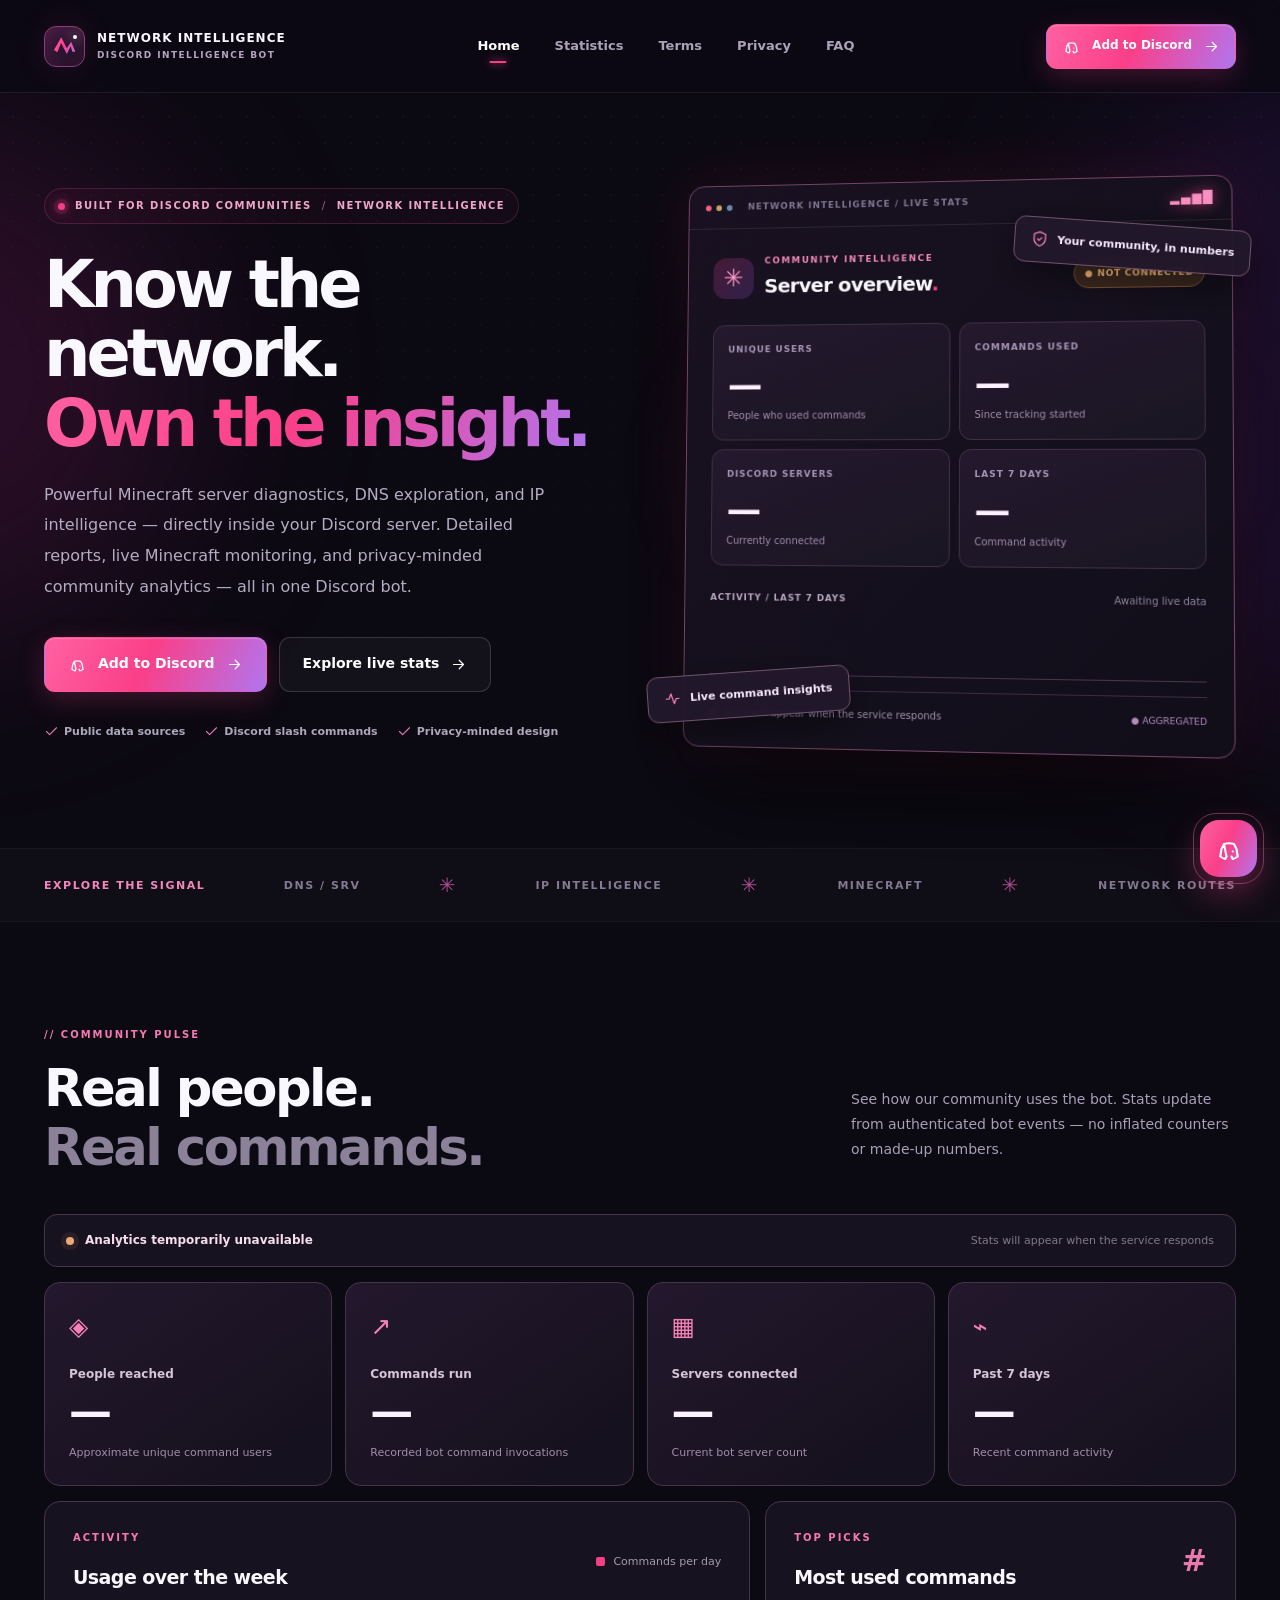
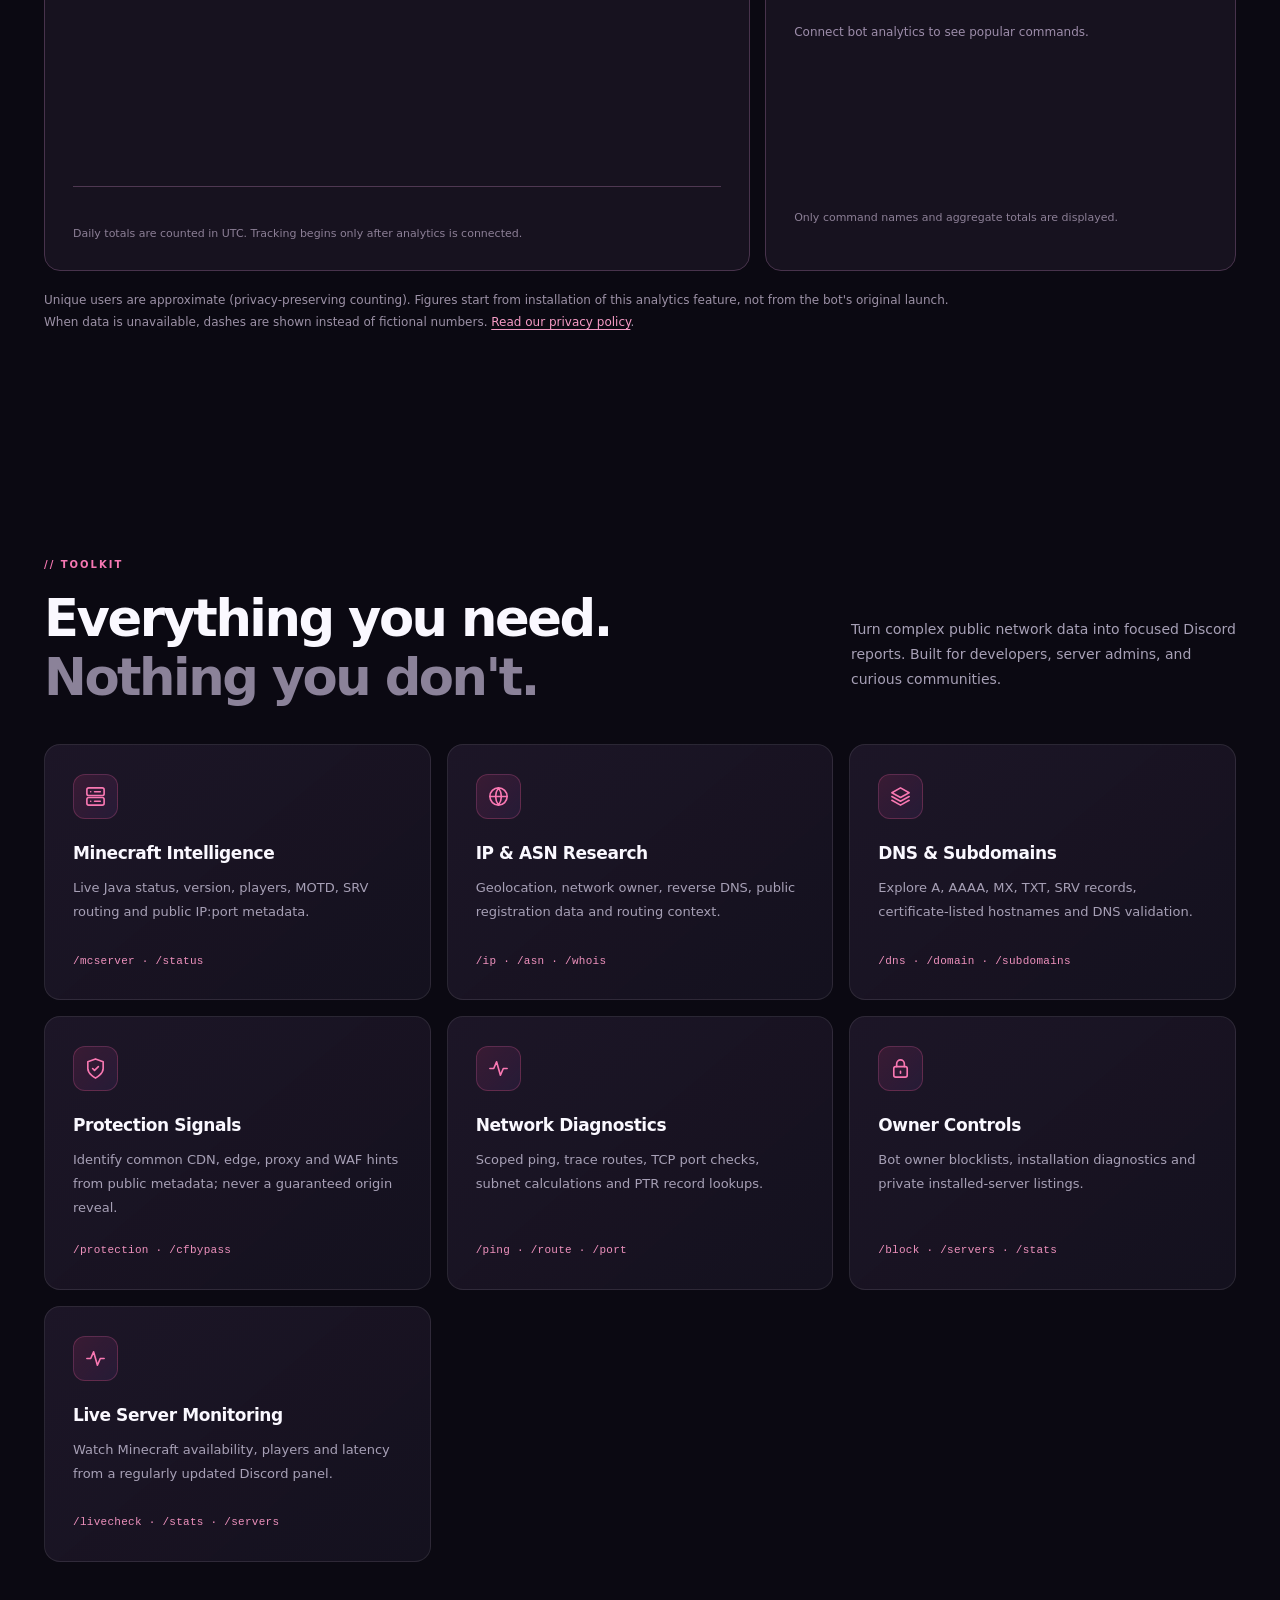
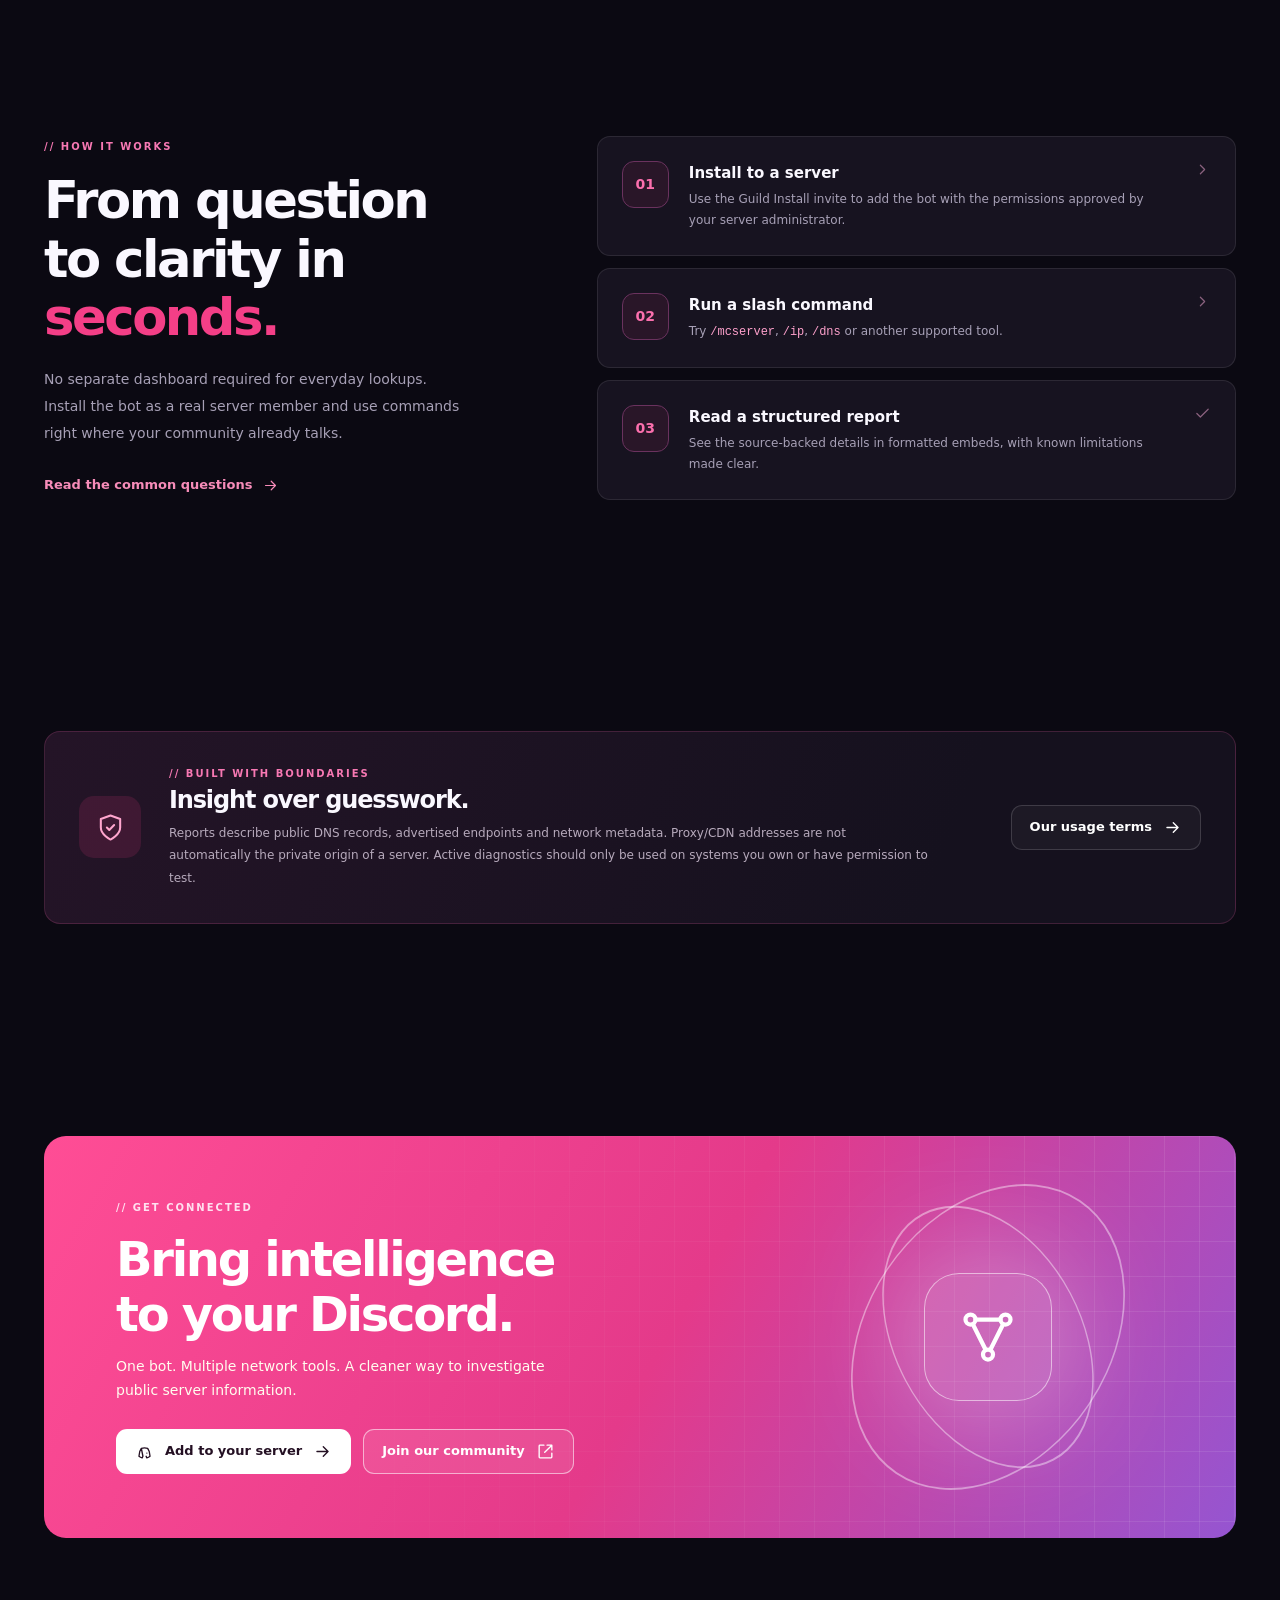
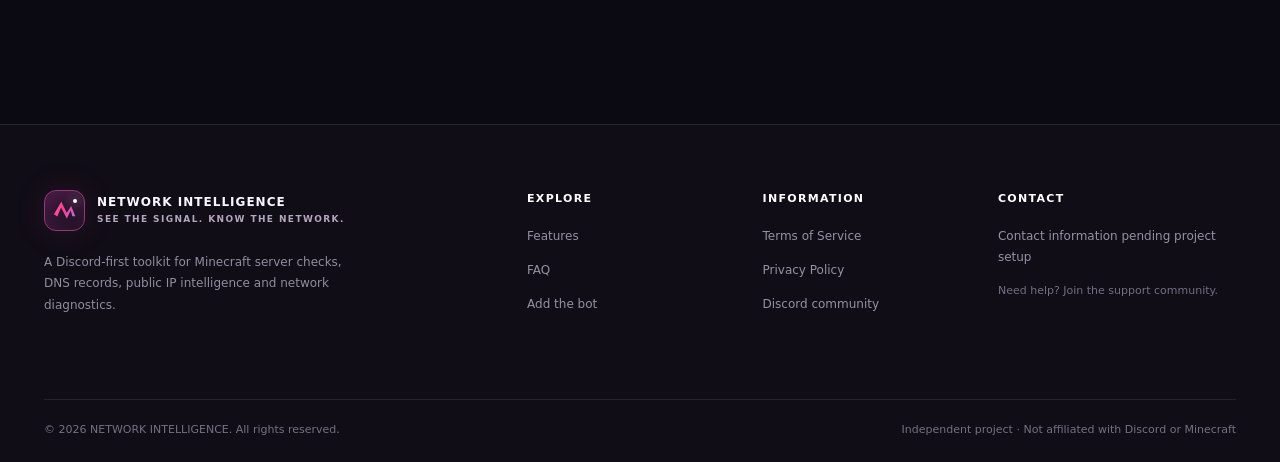
==== commit 118e0d91: "Add files via upload" ====
--- a/index.html
+++ b/index.html
@@ -6,19 +6,48 @@
 <meta property="og:type" content="website"><meta property="og:title" content="Network Intelligence — Minecraft &amp; Network Discord Bot"><meta property="og:description" content="A powerful Discord bot for Minecraft status, public IP intelligence, DNS, ASN, subdomains and network diagnostics.">
 <title>Network Intelligence — Minecraft &amp; Network Discord Bot</title>
 <link rel="icon" type="image/svg+xml" href="assets/favicon.svg"><link rel="stylesheet" href="styles.css">
-<script defer src="site-config.js"></script><script defer src="app.js"></script>
+<script defer src="site-config.js"></script><script defer src="app.js"></script><script defer src="analytics.js"></script>
 </head><body>
 <a class="skip-link" href="#main-content">Skip to content</a>
 <div class="site-glow glow-left" aria-hidden="true"></div><div class="site-glow glow-right" aria-hidden="true"></div>
 <header class="site-header"><div class="wrap nav-wrap">
 <a class="brand" href="index.html" aria-label="Network Intelligence Home"><span class="brand-mark"><span class="brand-spark"></span></span><span class="brand-copy"><strong data-brand>NETWORK INTELLIGENCE</strong><small>DISCORD INTELLIGENCE BOT</small></span></a>
 <button class="mobile-menu-toggle" type="button" aria-expanded="false" aria-controls="nav-links" aria-label="Open navigation"><svg class="icon" aria-hidden="true" viewBox="0 0 24 24" fill="none" stroke="currentColor" stroke-width="1.7" stroke-linecap="round" stroke-linejoin="round"><path d="M4 7h16M4 12h16M4 17h16"/></svg></button>
-<nav class="main-nav" id="nav-links" aria-label="Main navigation"><a href="index.html" class="active" aria-current="page">Home</a><a href="terms.html" class="" >Terms</a><a href="privacy.html" class="" >Privacy</a><a href="faq.html" class="" >FAQ</a></nav>
+<nav class="main-nav" id="nav-links" aria-label="Main navigation"><a href="index.html" class="active" aria-current="page">Home</a><a href="index.html#community">Statistics</a><a href="terms.html" class="" >Terms</a><a href="privacy.html" class="" >Privacy</a><a href="faq.html" class="" >FAQ</a></nav>
 <div class="header-cta"><a class="btn btn-primary btn-small" href="#" data-link="bot"><svg class="icon" aria-hidden="true" viewBox="0 0 24 24" fill="none" stroke="currentColor" stroke-width="1.7" stroke-linecap="round" stroke-linejoin="round"><path d="M8 8a14 14 0 0 1 8 0l2 4 1 6a12 12 0 0 1-4 2l-1-2m-4 0-1 2a12 12 0 0 1-4-2l1-6 2-4ZM9 14h.01M15 14h.01"/></svg> Add to Discord <svg class="mini-icon" aria-hidden="true" viewBox="0 0 24 24" fill="none" stroke="currentColor" stroke-width="1.7" stroke-linecap="round" stroke-linejoin="round"><path d="M5 12h14m-6-6 6 6-6 6"/></svg></a></div>
-</div></header><main id="main-content"><section class="hero wrap"><div class="hero-copy"><div class="eyebrow"><span class="eyebrow-dot"></span> BUILT FOR DISCORD COMMUNITIES <span class="eyebrow-sep">/</span> NETWORK INTELLIGENCE</div><h1>Know the network.<br><span class="gradient-text">Own the insight.</span></h1><p class="hero-desc">Powerful Minecraft server diagnostics, DNS exploration, and IP intelligence — directly inside your Discord server. Clean reports. Clear signals. One simple slash command.</p><div class="hero-actions"><a href="#" class="btn btn-primary btn-large" data-link="bot"><svg class="icon" aria-hidden="true" viewBox="0 0 24 24" fill="none" stroke="currentColor" stroke-width="1.7" stroke-linecap="round" stroke-linejoin="round"><path d="M8 8a14 14 0 0 1 8 0l2 4 1 6a12 12 0 0 1-4 2l-1-2m-4 0-1 2a12 12 0 0 1-4-2l1-6 2-4ZM9 14h.01M15 14h.01"/></svg> Add to Discord <svg class="mini-icon" aria-hidden="true" viewBox="0 0 24 24" fill="none" stroke="currentColor" stroke-width="1.7" stroke-linecap="round" stroke-linejoin="round"><path d="M5 12h14m-6-6 6 6-6 6"/></svg></a><a href="#features" class="btn btn-ghost btn-large">Explore features <svg class="mini-icon" aria-hidden="true" viewBox="0 0 24 24" fill="none" stroke="currentColor" stroke-width="1.7" stroke-linecap="round" stroke-linejoin="round"><path d="M5 12h14m-6-6 6 6-6 6"/></svg></a></div><div class="hero-trust"><span><svg class="icon" aria-hidden="true" viewBox="0 0 24 24" fill="none" stroke="currentColor" stroke-width="1.7" stroke-linecap="round" stroke-linejoin="round"><path d="m4 12 5 5L20 6"/></svg> Public data sources</span><span><svg class="icon" aria-hidden="true" viewBox="0 0 24 24" fill="none" stroke="currentColor" stroke-width="1.7" stroke-linecap="round" stroke-linejoin="round"><path d="m4 12 5 5L20 6"/></svg> Discord slash commands</span><span><svg class="icon" aria-hidden="true" viewBox="0 0 24 24" fill="none" stroke="currentColor" stroke-width="1.7" stroke-linecap="round" stroke-linejoin="round"><path d="m4 12 5 5L20 6"/></svg> Privacy-minded design</span></div></div>
-<div class="hero-visual" aria-label="Illustrative Discord report preview"><div class="visual-halo"></div><div class="orbit orbit-one"></div><div class="orbit orbit-two"></div><div class="report-window"><div class="report-top"><div class="window-dots"><i></i><i></i><i></i></div><span>DISCORD REPORT PREVIEW</span><svg class="icon" aria-hidden="true" viewBox="0 0 24 24" fill="none" stroke="currentColor" stroke-width="1.7" stroke-linecap="round" stroke-linejoin="round"><rect x="3" y="4" width="18" height="16" rx="2"/><path d="m7 9 3 3-3 3m6 0h4"/></svg></div><div class="report-body"><div class="report-headline"><span class="report-logo"><svg class="icon" aria-hidden="true" viewBox="0 0 24 24" fill="none" stroke="currentColor" stroke-width="1.7" stroke-linecap="round" stroke-linejoin="round"><circle cx="5" cy="5" r="2"/><circle cx="19" cy="5" r="2"/><circle cx="12" cy="19" r="2"/><path d="m6 7 5 10m7-10-5 10M7 5h10"/></svg></span><div><strong>Network Intelligence</strong><span> /mcserver play.example.net</span></div><span class="preview-tag">DEMO</span></div><div class="embed-box"><div class="embed-eyebrow">MINECRAFT SERVER INTELLIGENCE</div><h3>Server overview <span class="online-dot"></span></h3><div class="embed-grid"><div><label>STATUS</label><strong class="success-text">● Online <small>sample</small></strong></div><div><label>VERSION</label><strong>Java Edition</strong></div><div><label>ROUTING</label><strong>SRV + DNS</strong></div><div><label>DATA</label><strong>Public sources</strong></div></div><div class="embed-rule"></div><label class="embed-label">PUBLIC ENDPOINT · EXAMPLE ONLY</label><div class="endpoint-row"><code>203.0.113.10:25565</code><span>Documentation IP</span></div><div class="embed-rule"></div><div class="embed-trace"><span><i></i> DNS resolved</span><span><i></i> Provider metadata</span><span><i></i> Status checked</span></div></div><div class="report-foot"><svg class="icon" aria-hidden="true" viewBox="0 0 24 24" fill="none" stroke="currentColor" stroke-width="1.7" stroke-linecap="round" stroke-linejoin="round"><rect x="5" y="10" width="14" height="11" rx="2"/><path d="M8 10V7a4 4 0 0 1 8 0v3m-4 5v2"/></svg> Example data shown for interface illustration, not a live query.</div></div></div><div class="float-chip chip-top"><svg class="icon" aria-hidden="true" viewBox="0 0 24 24" fill="none" stroke="currentColor" stroke-width="1.7" stroke-linecap="round" stroke-linejoin="round"><path d="M12 22s8-4 8-10V5l-8-3-8 3v7c0 6 8 10 8 10Z"/><path d="m9 12 2 2 4-4"/></svg> Proxy & CDN insights</div><div class="float-chip chip-bottom"><svg class="icon" aria-hidden="true" viewBox="0 0 24 24" fill="none" stroke="currentColor" stroke-width="1.7" stroke-linecap="round" stroke-linejoin="round"><path d="M3 12h4l3-7 4 14 3-7h4"/></svg> Network diagnostics</div></div></section>
+</div></header><main id="main-content"><section class="hero wrap"><div class="hero-copy"><div class="eyebrow"><span class="eyebrow-dot"></span> BUILT FOR DISCORD COMMUNITIES <span class="eyebrow-sep">/</span> NETWORK INTELLIGENCE</div><h1>Know the network.<br><span class="gradient-text">Own the insight.</span></h1><p class="hero-desc">Powerful Minecraft server diagnostics, DNS exploration, and IP intelligence — directly inside your Discord server. Detailed reports, live Minecraft monitoring, and privacy-minded community analytics — all in one Discord bot.</p><div class="hero-actions"><a href="#" class="btn btn-primary btn-large" data-link="bot"><svg class="icon" aria-hidden="true" viewBox="0 0 24 24" fill="none" stroke="currentColor" stroke-width="1.7" stroke-linecap="round" stroke-linejoin="round"><path d="M8 8a14 14 0 0 1 8 0l2 4 1 6a12 12 0 0 1-4 2l-1-2m-4 0-1 2a12 12 0 0 1-4-2l1-6 2-4ZM9 14h.01M15 14h.01"/></svg> Add to Discord <svg class="mini-icon" aria-hidden="true" viewBox="0 0 24 24" fill="none" stroke="currentColor" stroke-width="1.7" stroke-linecap="round" stroke-linejoin="round"><path d="M5 12h14m-6-6 6 6-6 6"/></svg></a><a href="#community" class="btn btn-ghost btn-large">Explore live stats <svg class="mini-icon" aria-hidden="true" viewBox="0 0 24 24" fill="none" stroke="currentColor" stroke-width="1.7" stroke-linecap="round" stroke-linejoin="round"><path d="M5 12h14m-6-6 6 6-6 6"/></svg></a></div><div class="hero-trust"><span><svg class="icon" aria-hidden="true" viewBox="0 0 24 24" fill="none" stroke="currentColor" stroke-width="1.7" stroke-linecap="round" stroke-linejoin="round"><path d="m4 12 5 5L20 6"/></svg> Public data sources</span><span><svg class="icon" aria-hidden="true" viewBox="0 0 24 24" fill="none" stroke="currentColor" stroke-width="1.7" stroke-linecap="round" stroke-linejoin="round"><path d="m4 12 5 5L20 6"/></svg> Discord slash commands</span><span><svg class="icon" aria-hidden="true" viewBox="0 0 24 24" fill="none" stroke="currentColor" stroke-width="1.7" stroke-linecap="round" stroke-linejoin="round"><path d="m4 12 5 5L20 6"/></svg> Privacy-minded design</span></div></div>
+<div class="hero-visual" aria-label="Illustrative Discord report preview"><div class="visual-halo"></div><div class="orbit orbit-one"></div><div class="orbit orbit-two"></div><div class="report-window live-window" id="live-window">
+  <div class="report-top"><div class="window-dots"><i></i><i></i><i></i></div><span>NETWORK INTELLIGENCE / LIVE STATS</span><span class="window-signal" aria-hidden="true">▂▄▆█</span></div>
+  <div class="live-window-content">
+    <div class="live-head"><div class="live-head-icon">✳</div><div><p class="live-overline">COMMUNITY INTELLIGENCE</p><h3>Server overview<span class="live-flare">.</span></h3></div><span class="live-indicator" data-live-indicator>CONNECTING</span></div>
+    <div class="live-metrics-grid" aria-label="Bot usage metrics">
+      <div class="live-metric"><span>UNIQUE USERS</span><strong data-stat="users" aria-live="polite">—</strong><small>People who used commands</small></div>
+      <div class="live-metric"><span>COMMANDS USED</span><strong data-stat="commands">—</strong><small>Since tracking started</small></div>
+      <div class="live-metric"><span>DISCORD SERVERS</span><strong data-stat="servers">—</strong><small>Currently connected</small></div>
+      <div class="live-metric"><span>LAST 7 DAYS</span><strong data-stat="weekly">—</strong><small>Command activity</small></div>
+    </div>
+    <div class="live-chart-label"><span>ACTIVITY / LAST 7 DAYS</span><span data-chart-caption>Awaiting live data</span></div>
+    <div class="live-mini-chart" id="hero-usage-chart" aria-label="Last seven days of command usage"></div>
+    <div class="live-window-bottom"><span class="pulse-symbol"></span><span data-last-sync>Waiting for bot analytics connection</span><span class="live-safe">● AGGREGATED</span></div>
+  </div>
+</div><div class="float-chip chip-top"><svg class="icon" aria-hidden="true" viewBox="0 0 24 24" fill="none" stroke="currentColor" stroke-width="1.7" stroke-linecap="round" stroke-linejoin="round"><path d="M12 22s8-4 8-10V5l-8-3-8 3v7c0 6 8 10 8 10Z"/><path d="m9 12 2 2 4-4"/></svg> Your community, in numbers</div><div class="float-chip chip-bottom"><svg class="icon" aria-hidden="true" viewBox="0 0 24 24" fill="none" stroke="currentColor" stroke-width="1.7" stroke-linecap="round" stroke-linejoin="round"><path d="M3 12h4l3-7 4 14 3-7h4"/></svg> Live command insights</div></div></section>
 <section class="ticker-band"><div class="wrap ticker-flex"><span>EXPLORE THE SIGNAL</span><span>DNS / SRV</span><span class="ticker-star">✳</span><span>IP INTELLIGENCE</span><span class="ticker-star">✳</span><span>MINECRAFT</span><span class="ticker-star">✳</span><span>NETWORK ROUTES</span></div></section>
-<section class="section wrap" id="features"><div class="section-heading"><div><div class="section-kicker">// TOOLKIT</div><h2>Everything you need.<br><span class="muted-heading">Nothing you don't.</span></h2></div><p>Turn complex public network data into focused Discord reports. Built for developers, server admins, and curious communities.</p></div><div class="feature-grid"><article class="feature-card reveal"><div class="feature-icon"><svg class="icon" aria-hidden="true" viewBox="0 0 24 24" fill="none" stroke="currentColor" stroke-width="1.7" stroke-linecap="round" stroke-linejoin="round"><rect x="3" y="3" width="18" height="8" rx="2"/><rect x="3" y="13" width="18" height="8" rx="2"/><path d="M7 7h.01M7 17h.01M11 7h6M11 17h6"/></svg></div><h3>Minecraft Intelligence</h3><p>Live Java status, version, players, MOTD, SRV routing and public IP:port metadata.</p><div class="feature-tags">/mcserver · /status</div></article><article class="feature-card reveal"><div class="feature-icon"><svg class="icon" aria-hidden="true" viewBox="0 0 24 24" fill="none" stroke="currentColor" stroke-width="1.7" stroke-linecap="round" stroke-linejoin="round"><circle cx="12" cy="12" r="9"/><path d="M3 12h18M12 3a15 15 0 0 1 0 18M12 3a15 15 0 0 0 0 18"/></svg></div><h3>IP & ASN Research</h3><p>Geolocation, network owner, reverse DNS, public registration data and routing context.</p><div class="feature-tags">/ip · /asn · /whois</div></article><article class="feature-card reveal"><div class="feature-icon"><svg class="icon" aria-hidden="true" viewBox="0 0 24 24" fill="none" stroke="currentColor" stroke-width="1.7" stroke-linecap="round" stroke-linejoin="round"><path d="m12 3 9 5-9 5-9-5 9-5Zm-9 9 9 5 9-5M3 16l9 5 9-5"/></svg></div><h3>DNS & Subdomains</h3><p>Explore A, AAAA, MX, TXT, SRV records, certificate-listed hostnames and DNS validation.</p><div class="feature-tags">/dns · /domain · /subdomains</div></article><article class="feature-card reveal"><div class="feature-icon"><svg class="icon" aria-hidden="true" viewBox="0 0 24 24" fill="none" stroke="currentColor" stroke-width="1.7" stroke-linecap="round" stroke-linejoin="round"><path d="M12 22s8-4 8-10V5l-8-3-8 3v7c0 6 8 10 8 10Z"/><path d="m9 12 2 2 4-4"/></svg></div><h3>Protection Signals</h3><p>Identify common CDN, edge, proxy and WAF hints from public metadata; never a guaranteed origin reveal.</p><div class="feature-tags">/protection · /cfbypass</div></article><article class="feature-card reveal"><div class="feature-icon"><svg class="icon" aria-hidden="true" viewBox="0 0 24 24" fill="none" stroke="currentColor" stroke-width="1.7" stroke-linecap="round" stroke-linejoin="round"><path d="M3 12h4l3-7 4 14 3-7h4"/></svg></div><h3>Network Diagnostics</h3><p>Scoped ping, trace routes, TCP port checks, subnet calculations and PTR record lookups.</p><div class="feature-tags">/ping · /route · /port</div></article><article class="feature-card reveal"><div class="feature-icon"><svg class="icon" aria-hidden="true" viewBox="0 0 24 24" fill="none" stroke="currentColor" stroke-width="1.7" stroke-linecap="round" stroke-linejoin="round"><rect x="5" y="10" width="14" height="11" rx="2"/><path d="M8 10V7a4 4 0 0 1 8 0v3m-4 5v2"/></svg></div><h3>Owner Controls</h3><p>Bot owner blocklists, command syncing, installation diagnostics and private installed-server listings.</p><div class="feature-tags">/block · /servers · /setup</div></article></div></section>
+<section class="section wrap analytics-section" id="community">
+  <div class="section-heading"><div><div class="section-kicker">// COMMUNITY PULSE</div><h2>Real people.<br><span class="muted-heading">Real commands.</span></h2></div><p>See how our community uses the bot. Stats update from authenticated bot events — no inflated counters or made-up numbers.</p></div>
+  <div class="analytics-topline"><span><span class="analytics-dot"></span><strong data-analytics-heading>Connecting to analytics</strong></span><span data-analytics-updated>Data refreshes automatically</span></div>
+  <div class="analytics-number-grid">
+    <div class="analytics-number-card"><span class="number-icon">◈</span><p>People reached</p><strong data-stat="users">—</strong><small>Approximate unique command users</small></div>
+    <div class="analytics-number-card"><span class="number-icon">↗</span><p>Commands run</p><strong data-stat="commands">—</strong><small>Recorded bot command invocations</small></div>
+    <div class="analytics-number-card"><span class="number-icon">▦</span><p>Servers connected</p><strong data-stat="servers">—</strong><small>Current bot server count</small></div>
+    <div class="analytics-number-card"><span class="number-icon">⌁</span><p>Past 7 days</p><strong data-stat="weekly">—</strong><small>Recent command activity</small></div>
+  </div>
+  <div class="analytics-detail-grid">
+    <div class="analytics-card usage-card"><div class="analytics-card-head"><div><div class="section-kicker">ACTIVITY</div><h3>Usage over the week</h3></div><span class="chart-legend"><span></span> Commands per day</span></div><div class="usage-bars" id="usage-chart" aria-label="Command usage chart for last seven days"></div><p class="analytics-detail-note">Daily totals are counted in UTC. Tracking begins only after analytics is connected.</p></div>
+    <div class="analytics-card popular-card"><div class="analytics-card-head"><div><div class="section-kicker">TOP PICKS</div><h3>Most used commands</h3></div><span class="top-icon">#</span></div><div id="top-commands" class="top-commands"><p class="analytics-empty">Connect bot analytics to see popular commands.</p></div><p class="analytics-detail-note">Only command names and aggregate totals are displayed.</p></div>
+  </div>
+  <p class="analytics-disclaimer">Unique users are approximate (privacy-preserving counting). Figures start from installation of this analytics feature, not from the bot's original launch. When data is unavailable, dashes are shown instead of fictional numbers. <a href="privacy.html">Read our privacy policy</a>.</p>
+</section>
+<section class="section wrap" id="features"><div class="section-heading"><div><div class="section-kicker">// TOOLKIT</div><h2>Everything you need.<br><span class="muted-heading">Nothing you don't.</span></h2></div><p>Turn complex public network data into focused Discord reports. Built for developers, server admins, and curious communities.</p></div><div class="feature-grid"><article class="feature-card reveal"><div class="feature-icon"><svg class="icon" aria-hidden="true" viewBox="0 0 24 24" fill="none" stroke="currentColor" stroke-width="1.7" stroke-linecap="round" stroke-linejoin="round"><rect x="3" y="3" width="18" height="8" rx="2"/><rect x="3" y="13" width="18" height="8" rx="2"/><path d="M7 7h.01M7 17h.01M11 7h6M11 17h6"/></svg></div><h3>Minecraft Intelligence</h3><p>Live Java status, version, players, MOTD, SRV routing and public IP:port metadata.</p><div class="feature-tags">/mcserver · /status</div></article><article class="feature-card reveal"><div class="feature-icon"><svg class="icon" aria-hidden="true" viewBox="0 0 24 24" fill="none" stroke="currentColor" stroke-width="1.7" stroke-linecap="round" stroke-linejoin="round"><circle cx="12" cy="12" r="9"/><path d="M3 12h18M12 3a15 15 0 0 1 0 18M12 3a15 15 0 0 0 0 18"/></svg></div><h3>IP & ASN Research</h3><p>Geolocation, network owner, reverse DNS, public registration data and routing context.</p><div class="feature-tags">/ip · /asn · /whois</div></article><article class="feature-card reveal"><div class="feature-icon"><svg class="icon" aria-hidden="true" viewBox="0 0 24 24" fill="none" stroke="currentColor" stroke-width="1.7" stroke-linecap="round" stroke-linejoin="round"><path d="m12 3 9 5-9 5-9-5 9-5Zm-9 9 9 5 9-5M3 16l9 5 9-5"/></svg></div><h3>DNS & Subdomains</h3><p>Explore A, AAAA, MX, TXT, SRV records, certificate-listed hostnames and DNS validation.</p><div class="feature-tags">/dns · /domain · /subdomains</div></article><article class="feature-card reveal"><div class="feature-icon"><svg class="icon" aria-hidden="true" viewBox="0 0 24 24" fill="none" stroke="currentColor" stroke-width="1.7" stroke-linecap="round" stroke-linejoin="round"><path d="M12 22s8-4 8-10V5l-8-3-8 3v7c0 6 8 10 8 10Z"/><path d="m9 12 2 2 4-4"/></svg></div><h3>Protection Signals</h3><p>Identify common CDN, edge, proxy and WAF hints from public metadata; never a guaranteed origin reveal.</p><div class="feature-tags">/protection · /cfbypass</div></article><article class="feature-card reveal"><div class="feature-icon"><svg class="icon" aria-hidden="true" viewBox="0 0 24 24" fill="none" stroke="currentColor" stroke-width="1.7" stroke-linecap="round" stroke-linejoin="round"><path d="M3 12h4l3-7 4 14 3-7h4"/></svg></div><h3>Network Diagnostics</h3><p>Scoped ping, trace routes, TCP port checks, subnet calculations and PTR record lookups.</p><div class="feature-tags">/ping · /route · /port</div></article><article class="feature-card reveal"><div class="feature-icon"><svg class="icon" aria-hidden="true" viewBox="0 0 24 24" fill="none" stroke="currentColor" stroke-width="1.7" stroke-linecap="round" stroke-linejoin="round"><rect x="5" y="10" width="14" height="11" rx="2"/><path d="M8 10V7a4 4 0 0 1 8 0v3m-4 5v2"/></svg></div><h3>Owner Controls</h3><p>Bot owner blocklists, installation diagnostics and private installed-server listings.</p><div class="feature-tags">/block · /servers · /stats</div></article><article class="feature-card reveal"><div class="feature-icon"><svg class="icon" aria-hidden="true" viewBox="0 0 24 24" fill="none" stroke="currentColor" stroke-width="1.7" stroke-linecap="round" stroke-linejoin="round"><path d="M3 12h4l3-7 4 14 3-7h4"/></svg></div><h3>Live Server Monitoring</h3><p>Watch Minecraft availability, players and latency from a regularly updated Discord panel.</p><div class="feature-tags">/livecheck · /stats · /servers</div></article></div></section>
 <section class="section wrap workflow"><div class="work-left"><div class="section-kicker">// HOW IT WORKS</div><h2>From question<br>to clarity in <em>seconds.</em></h2><p>No separate dashboard required for everyday lookups. Install the bot as a real server member and use commands right where your community already talks.</p><a href="faq.html" class="text-link">Read the common questions <svg class="icon" aria-hidden="true" viewBox="0 0 24 24" fill="none" stroke="currentColor" stroke-width="1.7" stroke-linecap="round" stroke-linejoin="round"><path d="M5 12h14m-6-6 6 6-6 6"/></svg></a></div><div class="steps"><div class="step reveal"><div class="step-no">01</div><div><h3>Install to a server</h3><p>Use the Guild Install invite to add the bot with the permissions approved by your server administrator.</p></div><svg class="icon" aria-hidden="true" viewBox="0 0 24 24" fill="none" stroke="currentColor" stroke-width="1.7" stroke-linecap="round" stroke-linejoin="round"><path d="m9 18 6-6-6-6"/></svg></div><div class="step reveal"><div class="step-no">02</div><div><h3>Run a slash command</h3><p>Try <code>/mcserver</code>, <code>/ip</code>, <code>/dns</code> or another supported tool.</p></div><svg class="icon" aria-hidden="true" viewBox="0 0 24 24" fill="none" stroke="currentColor" stroke-width="1.7" stroke-linecap="round" stroke-linejoin="round"><path d="m9 18 6-6-6-6"/></svg></div><div class="step reveal"><div class="step-no">03</div><div><h3>Read a structured report</h3><p>See the source-backed details in formatted embeds, with known limitations made clear.</p></div><svg class="icon" aria-hidden="true" viewBox="0 0 24 24" fill="none" stroke="currentColor" stroke-width="1.7" stroke-linecap="round" stroke-linejoin="round"><path d="m4 12 5 5L20 6"/></svg></div></div></section>
 <section class="section wrap"><div class="trust-panel"><div class="trust-icon"><svg class="icon" aria-hidden="true" viewBox="0 0 24 24" fill="none" stroke="currentColor" stroke-width="1.7" stroke-linecap="round" stroke-linejoin="round"><path d="M12 22s8-4 8-10V5l-8-3-8 3v7c0 6 8 10 8 10Z"/><path d="m9 12 2 2 4-4"/></svg></div><div><span class="section-kicker">// BUILT WITH BOUNDARIES</span><h2>Insight over guesswork.</h2><p>Reports describe public DNS records, advertised endpoints and network metadata. Proxy/CDN addresses are not automatically the private origin of a server. Active diagnostics should only be used on systems you own or have permission to test.</p></div><a href="terms.html" class="btn btn-ghost">Our usage terms <svg class="icon" aria-hidden="true" viewBox="0 0 24 24" fill="none" stroke="currentColor" stroke-width="1.7" stroke-linecap="round" stroke-linejoin="round"><path d="M5 12h14m-6-6 6 6-6 6"/></svg></a></div></section>
 <section class="section wrap"><div class="cta-panel"><div class="cta-grid"></div><div class="cta-content"><div class="section-kicker light-kicker">// GET CONNECTED</div><h2>Bring intelligence<br>to your Discord.</h2><p>One bot. Multiple network tools. A cleaner way to investigate public server information.</p><div class="cta-buttons"><a class="btn btn-white" href="#" data-link="bot"><svg class="icon" aria-hidden="true" viewBox="0 0 24 24" fill="none" stroke="currentColor" stroke-width="1.7" stroke-linecap="round" stroke-linejoin="round"><path d="M8 8a14 14 0 0 1 8 0l2 4 1 6a12 12 0 0 1-4 2l-1-2m-4 0-1 2a12 12 0 0 1-4-2l1-6 2-4ZM9 14h.01M15 14h.01"/></svg> Add to your server <svg class="icon" aria-hidden="true" viewBox="0 0 24 24" fill="none" stroke="currentColor" stroke-width="1.7" stroke-linecap="round" stroke-linejoin="round"><path d="M5 12h14m-6-6 6 6-6 6"/></svg></a><a class="btn btn-outline-white" href="#" data-link="support">Join our community <svg class="icon" aria-hidden="true" viewBox="0 0 24 24" fill="none" stroke="currentColor" stroke-width="1.7" stroke-linecap="round" stroke-linejoin="round"><path d="M14 4h6v6m0-6-9 9"/><path d="M20 14v5a1 1 0 0 1-1 1H5a1 1 0 0 1-1-1V5a1 1 0 0 1 1-1h5"/></svg></a></div></div><div class="cta-art" aria-hidden="true"><div class="art-ring art-ring-a"></div><div class="art-ring art-ring-b"></div><div class="art-center"><svg class="icon" aria-hidden="true" viewBox="0 0 24 24" fill="none" stroke="currentColor" stroke-width="1.7" stroke-linecap="round" stroke-linejoin="round"><circle cx="5" cy="5" r="2"/><circle cx="19" cy="5" r="2"/><circle cx="12" cy="19" r="2"/><path d="m6 7 5 10m7-10-5 10M7 5h10"/></svg></div></div></div></section></main><footer class="site-footer"><div class="wrap"><div class="footer-main"><div><a class="brand" href="index.html"><span class="brand-mark"><span class="brand-spark"></span></span><span class="brand-copy"><strong data-brand>NETWORK INTELLIGENCE</strong><small>SEE THE SIGNAL. KNOW THE NETWORK.</small></span></a><p class="footer-text">A Discord-first toolkit for Minecraft server checks, DNS records, public IP intelligence and network diagnostics.</p></div><div class="footer-links-col"><h3>Explore</h3><a href="index.html#features">Features</a><a href="faq.html">FAQ</a><a href="#" data-link="bot">Add the bot</a></div><div class="footer-links-col"><h3>Information</h3><a href="terms.html">Terms of Service</a><a href="privacy.html">Privacy Policy</a><a href="#" data-link="support">Discord community</a></div><div class="footer-links-col"><h3>Contact</h3><span class="footer-contact" data-contact>Configure contact details</span><span class="footer-prompt">Need help? Join the support community.</span></div></div><div class="footer-bottom"><span>© <span data-year>2026</span> <span data-brand>NETWORK INTELLIGENCE</span>. All rights reserved.</span><span class="footer-disclaimer">Independent project · Not affiliated with Discord or Minecraft</span></div></div></footer>
--- a/styles.css
+++ b/styles.css
@@ -14,3 +14,72 @@
 @media(max-width:850px){.wrap{width:min(calc(100% - 42px),var(--wrap))}.site-header{position:relative}.nav-wrap{min-height:76px;gap:10px}.brand-copy small{font-size:8px}.mobile-menu-toggle{display:grid;place-items:center;margin-left:auto;width:42px;height:42px;border:1px solid var(--line);border-radius:10px}.main-nav{display:none;position:absolute;top:75px;left:0;right:0;background:#15101f;border-bottom:1px solid #814e75;padding:13px 21px 21px;flex-direction:column;align-items:stretch;box-shadow:0 23px 30px #0007}.main-nav.open{display:flex}.main-nav a{padding:12px 16px}.main-nav a.active:after{left:0;top:50%;bottom:auto;transform:translateY(-50%);height:16px;width:3px}.header-cta{display:none}.hero{grid-template-columns:1fr;padding-block:68px 48px;gap:45px}.hero-copy{max-width:730px}.hero h1{font-size:clamp(49px,8vw,72px)}.hero-visual{min-height:420px;width:min(100%,580px);margin:auto}.report-window{width:100%;transform:none}.ticker-flex{flex-wrap:wrap;justify-content:center;gap:15px}.ticker-flex span:first-child{display:none}.section{padding-block:80px}.feature-grid{grid-template-columns:repeat(2,1fr)}.workflow{grid-template-columns:1fr;gap:34px}.trust-panel{grid-template-columns:54px 1fr}.cta-panel{padding:50px 40px}.cta-art{opacity:.25}.legal-layout,.faq-layout{grid-template-columns:1fr;gap:35px}.legal-aside,.faq-sidebar{position:static}.legal-aside{padding:20px}.legal-aside nav{display:grid;grid-template-columns:repeat(2,1fr)}.aside-help{margin-top:10px}.category-buttons{display:flex;flex-wrap:wrap;gap:8px}.category-btn{border-color:var(--line);padding:8px 13px}.faq-help{display:none}.footer-main{grid-template-columns:2fr 1fr 1fr}.footer-links-col:last-child{grid-column:1/-1}.footer-bottom{align-items:flex-start;flex-direction:column}}
 @media(max-width:570px){.wrap{width:min(calc(100% - 34px),var(--wrap))}.site-glow{opacity:.21}.brand-mark{width:37px;height:37px}.brand-copy strong{font-size:10px}.brand-copy small{font-size:7px;letter-spacing:.09em}.hero{padding-top:55px}.hero h1{font-size:clamp(43px,11.3vw,63px);margin-top:20px}.eyebrow{font-size:8px;letter-spacing:.08em;padding:9px 11px}.eyebrow-sep{display:none}.hero-desc{font-size:14px;line-height:1.9}.hero-actions{display:grid;grid-template-columns:1fr;gap:10px;max-width:350px}.hero-actions .btn{justify-content:center}.hero-trust{gap:12px;font-size:10px}.hero-visual{min-height:375px;overflow:visible}.orbit{display:none}.report-top{height:39px}.report-body{padding:12px}.report-window{border-radius:12px}.embed-box{padding:13px}.embed-grid{gap:12px 8px}.embed-trace{gap:6px}.ticker-band{display:none}.section{padding-block:66px}.section-heading{display:block;margin-bottom:25px}.section-heading>p{font-size:13px;margin-top:16px}.section h2{font-size:clamp(35px,9.5vw,45px)}.feature-grid{grid-template-columns:1fr;gap:13px}.feature-card{min-height:225px;padding:25px}.workflow{padding-bottom:30px}.step{padding:19px 15px;gap:11px}.step-no{width:36px;height:36px;border-radius:9px;font-size:12px}.step>svg{display:none}.trust-panel{padding:22px;grid-template-columns:1fr;gap:12px}.trust-icon{width:48px;height:48px}.trust-panel .btn{grid-column:1}.cta-panel{padding:38px 22px;min-height:400px}.cta-buttons{display:grid}.cta-content h2{font-size:39px}.cta-art{right:-210px}.footer-main{grid-template-columns:repeat(2,1fr);padding:45px 0;gap:30px}.footer-main>div:first-child{grid-column:1/-1}.footer-links-col:last-child{grid-column:1/-1}.footer-bottom{padding-bottom:80px}.floating-discord{right:17px;bottom:17px;width:51px;height:51px;border-radius:15px}.page-hero{padding:45px 0 43px}.page-breadcrumb{margin-bottom:30px}.page-hero h1{font-size:clamp(42px,11vw,55px)}.page-hero>p{font-size:13px}.legal-layout,.faq-layout{padding-top:30px}.legal-aside nav{grid-template-columns:1fr 1fr}.legal-aside nav a{padding:8px;font-size:11px}.legal-section h2{font-size:18px}.legal-section p,.legal-section li{font-size:12px}.faq-search input{font-size:12px}.faq-search{padding-inline:13px}.faq-item summary{padding:18px;font-size:13px}.faq-answer{padding-inline:18px}.faq-results-header span:last-child{display:none}}
 @media(prefers-reduced-motion:reduce){html{scroll-behavior:auto}*,*::before,*::after{animation:none!important;transition:none!important}.reveal{opacity:1;transform:none}}
+
+
+/* v2 live analytics experience — additive to original #F43F87 theme */
+.live-window{width:min(100%,550px);border:1px solid #744565;background:linear-gradient(135deg,#191121 0%,#110e1a 95%);will-change:transform}
+.live-window-content{padding:26px}
+.window-signal{margin-left:auto;color:#fc91c4;font-size:12px;letter-spacing:.12em;filter:drop-shadow(0 0 7px #f43f87a0)}
+.live-head{display:flex;gap:11px;align-items:center;margin-bottom:24px}
+.live-head-icon{height:42px;width:42px;border-radius:13px;display:grid;place-items:center;color:#ff9ac7;background:linear-gradient(135deg,#f43f8736,#8455d83a);font-size:25px}
+.live-head>div:nth-child(2){flex:1;min-width:0}
+.live-overline{font-size:9px;font-weight:800;letter-spacing:.18em;color:#ef87b7;margin:0 0 3px}
+.live-head h3{font-size:20px;letter-spacing:-.035em;margin:0}
+.live-flare{color:#f43f87}
+.live-indicator{padding:7px 10px;border:1px solid #775267;border-radius:50px;background:#34192e;color:#ff96c3;font-size:9px;letter-spacing:.07em;font-weight:850;white-space:nowrap}
+.live-indicator[data-state="live"]{background:#18352d;border-color:#2f7054;color:#8bf4b7}
+.live-indicator[data-state="offline"]{background:#3b291f;border-color:#835437;color:#ffbd80}
+.live-metrics-grid{display:grid;grid-template-columns:1fr 1fr;gap:9px}
+.live-metric{padding:17px 15px;border:1px solid #403047;border-radius:12px;background:linear-gradient(160deg,#24192e,#191522);min-height:118px;display:flex;flex-direction:column;align-items:flex-start}
+.live-metric>span{color:#a595b5;font-size:9px;font-weight:850;letter-spacing:.11em}
+.live-metric strong{font-size:36px;font-weight:850;line-height:1.25;letter-spacing:-.06em;color:#fbf1ff;margin-top:6px;font-variant-numeric:tabular-nums}
+.live-metric small{font-size:10px;color:#9d8da9;line-height:1.4;margin-top:auto}
+.live-chart-label{display:flex;justify-content:space-between;gap:12px;align-items:center;margin-top:24px;margin-bottom:10px;font-size:9px;letter-spacing:.1em;color:#b5a5c0;font-weight:800}
+.live-chart-label span:last-child{font-size:10px;letter-spacing:normal;font-weight:500;color:#8f839d}
+.live-mini-chart{height:60px;display:flex;gap:7px;align-items:end;border-bottom:1px solid #4c344d;padding-bottom:3px}
+.live-mini-bar{flex:1;border-radius:4px 4px 0 0;background:linear-gradient(to top,#a53b89,#f43f87);min-height:4px;transition:height .55s ease;position:relative;opacity:.85}
+.live-mini-bar:last-child{background:linear-gradient(to top,#f43f87,#f8a5d8)}
+.live-window-bottom{border-top:1px solid #3e2b44;padding-top:15px;margin-top:14px;display:flex;gap:8px;align-items:center;color:#a192ac;font-size:10px}
+.live-window-bottom .live-safe{margin-left:auto;color:#b38cba;font-size:9px;white-space:nowrap}
+.pulse-symbol{width:7px;height:7px;border-radius:50%;background:#f43f87;box-shadow:0 0 0 3px #f43f8730}
+.analytics-section{padding-top:105px}
+.analytics-topline{display:flex;justify-content:space-between;align-items:center;flex-wrap:wrap;gap:10px;padding:16px 21px;margin-bottom:15px;border:1px solid #493347;background:#17121f;border-radius:13px;font-size:12px;color:#b9aec3}
+.analytics-topline>span:first-child{display:flex;align-items:center;gap:11px}
+.analytics-topline strong{color:#f7dded}
+.analytics-topline>span:last-child{font-size:11px;color:#82798b}
+.analytics-dot{height:8px;width:8px;background:#e9aa77;border-radius:50%;box-shadow:0 0 0 5px #e9aa7717}
+.analytics-dot[data-state="live"]{background:#72e1ac;box-shadow:0 0 0 5px #72e1ac18}
+.analytics-number-grid{display:grid;grid-template-columns:repeat(4,minmax(0,1fr));gap:13px}
+.analytics-number-card{border:1px solid #48334c;border-radius:16px;padding:24px;background:linear-gradient(145deg,#23182d 0%,#16111e 85%);min-height:190px;position:relative;overflow:hidden}
+.analytics-number-card:after{content:"";position:absolute;inset:auto -45% -85% 15%;height:170px;background:radial-gradient(ellipse,#f43f8720,transparent 70%);pointer-events:none}
+.analytics-number-card .number-icon{font-size:25px;color:#f582b6}
+.analytics-number-card p{margin:18px 0 4px;font-size:12px;font-weight:700;color:#d4c5d8}
+.analytics-number-card strong{display:block;font-size:43px;font-weight:850;letter-spacing:-.065em;color:#fbf2ff;line-height:1.1;font-variant-numeric:tabular-nums}
+.analytics-number-card small{display:block;margin-top:9px;font-size:11px;color:#9e8fa8;line-height:1.5}
+.analytics-detail-grid{margin-top:15px;display:grid;grid-template-columns:1.5fr 1fr;gap:15px}
+.analytics-card{background:#17121f;border:1px solid #48334c;border-radius:16px;padding:28px;min-height:330px}
+.analytics-card-head{display:flex;gap:12px;justify-content:space-between;align-items:center;margin-bottom:24px}
+.analytics-card-head h3{font-size:19px;margin:8px 0 0;letter-spacing:-.03em}
+.chart-legend{display:flex;gap:8px;align-items:center;color:#a49aad;font-size:11px}
+.chart-legend span{display:inline-block;width:9px;height:9px;background:#f43f87;border-radius:2px}
+.usage-bars{display:flex;gap:12px;height:170px;align-items:end;padding:0 8px 0;border-bottom:1px solid #4f3852;}
+.usage-col{height:100%;flex:1;min-width:0;display:flex;flex-direction:column;justify-content:end;align-items:center;position:relative;gap:7px}
+.usage-col:hover .usage-bar{filter:brightness(1.3)}
+.usage-bar{width:min(100%,45px);min-height:4px;border-radius:6px 6px 0 0;background:linear-gradient(0deg,#7e357a,#f43f87 76%,#ffc3df);transition:height .6s ease}
+.usage-value{font-size:10px;color:#cdb8d4;font-variant-numeric:tabular-nums}
+.usage-day{position:absolute;bottom:-24px;font-size:10px;color:#98879e}
+.analytics-detail-note{margin:38px 0 0;color:#8c7f96;font-size:11px;line-height:1.6}
+.top-icon{font-size:30px;color:#e879af;font-weight:800}
+.top-commands{display:grid;gap:15px;min-height:154px;align-content:start}
+.top-command-row{display:grid;grid-template-columns:100px minmax(0,1fr) 30px;align-items:center;gap:10px;font-size:12px}
+.top-command-row>span:first-child{color:#e7cfe3;font-family:ui-monospace,monospace;overflow:hidden;text-overflow:ellipsis;white-space:nowrap}
+.top-command-row>span:last-child{text-align:right;font-size:11px;color:#ae9db5;font-variant-numeric:tabular-nums}
+.top-command-track{height:7px;background:#34223c;border-radius:99px;overflow:hidden}
+.top-command-fill{height:100%;border-radius:99px;background:linear-gradient(90deg,#ab4bac,#f43f87)}
+.analytics-empty{color:#9d8daa;font-size:12px;line-height:1.8;margin:5px 0}
+.analytics-disclaimer{font-size:12px;color:#9c91a6;line-height:1.8;margin-top:19px;max-width:910px}
+.analytics-disclaimer a{color:#f69bc5;text-decoration:underline;text-underline-offset:3px}
+@media(max-width:1100px){.analytics-number-grid{grid-template-columns:repeat(2,minmax(0,1fr))}}
+@media(max-width:850px){.analytics-detail-grid{grid-template-columns:1fr}.live-window{transform:none}}
+@media(max-width:570px){.live-window-content{padding:17px}.live-head{gap:8px;margin-bottom:14px}.live-head-icon{height:36px;width:36px;font-size:18px}.live-head h3{font-size:16px}.live-overline{font-size:8px}.live-indicator{padding:5px 6px;font-size:8px}.live-metric{padding:12px 10px;min-height:95px}.live-metric strong{font-size:28px}.live-metric>span{font-size:8px}.live-metric small{font-size:9px}.live-window-bottom{flex-wrap:wrap}.analytics-section{padding-top:66px}.analytics-number-grid{grid-template-columns:repeat(2,minmax(0,1fr));gap:8px}.analytics-number-card{padding:15px;min-height:158px}.analytics-number-card p{font-size:10px}.analytics-number-card strong{font-size:34px}.analytics-number-card small{font-size:10px}.analytics-card{padding:20px;min-height:285px}.analytics-detail-grid{gap:10px}.analytics-card-head h3{font-size:16px}.top-command-row{grid-template-columns:85px minmax(0,1fr) 24px}.chart-legend{font-size:9px}.usage-bars{gap:6px}.analytics-topline{padding:13px}}
+@media(prefers-reduced-motion:reduce){.live-window,.usage-bar,.live-mini-bar{transition:none!important}}
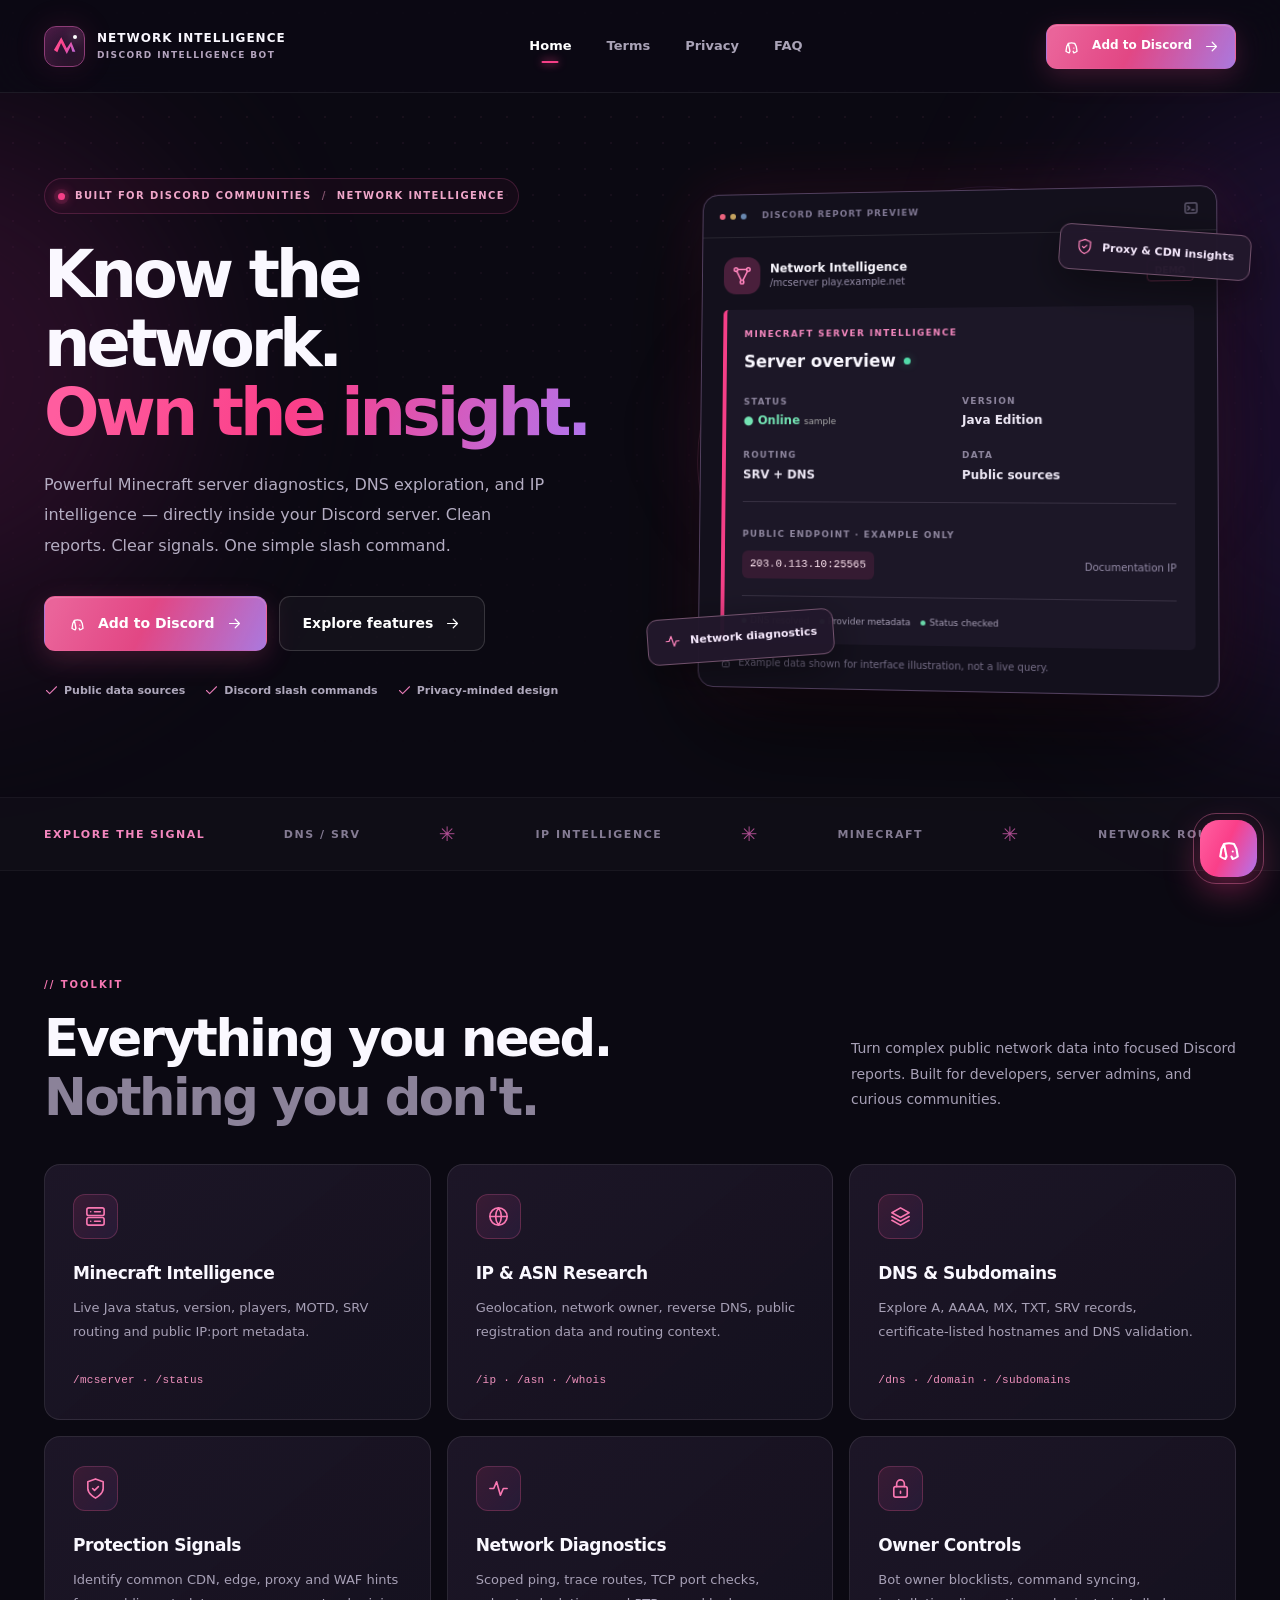
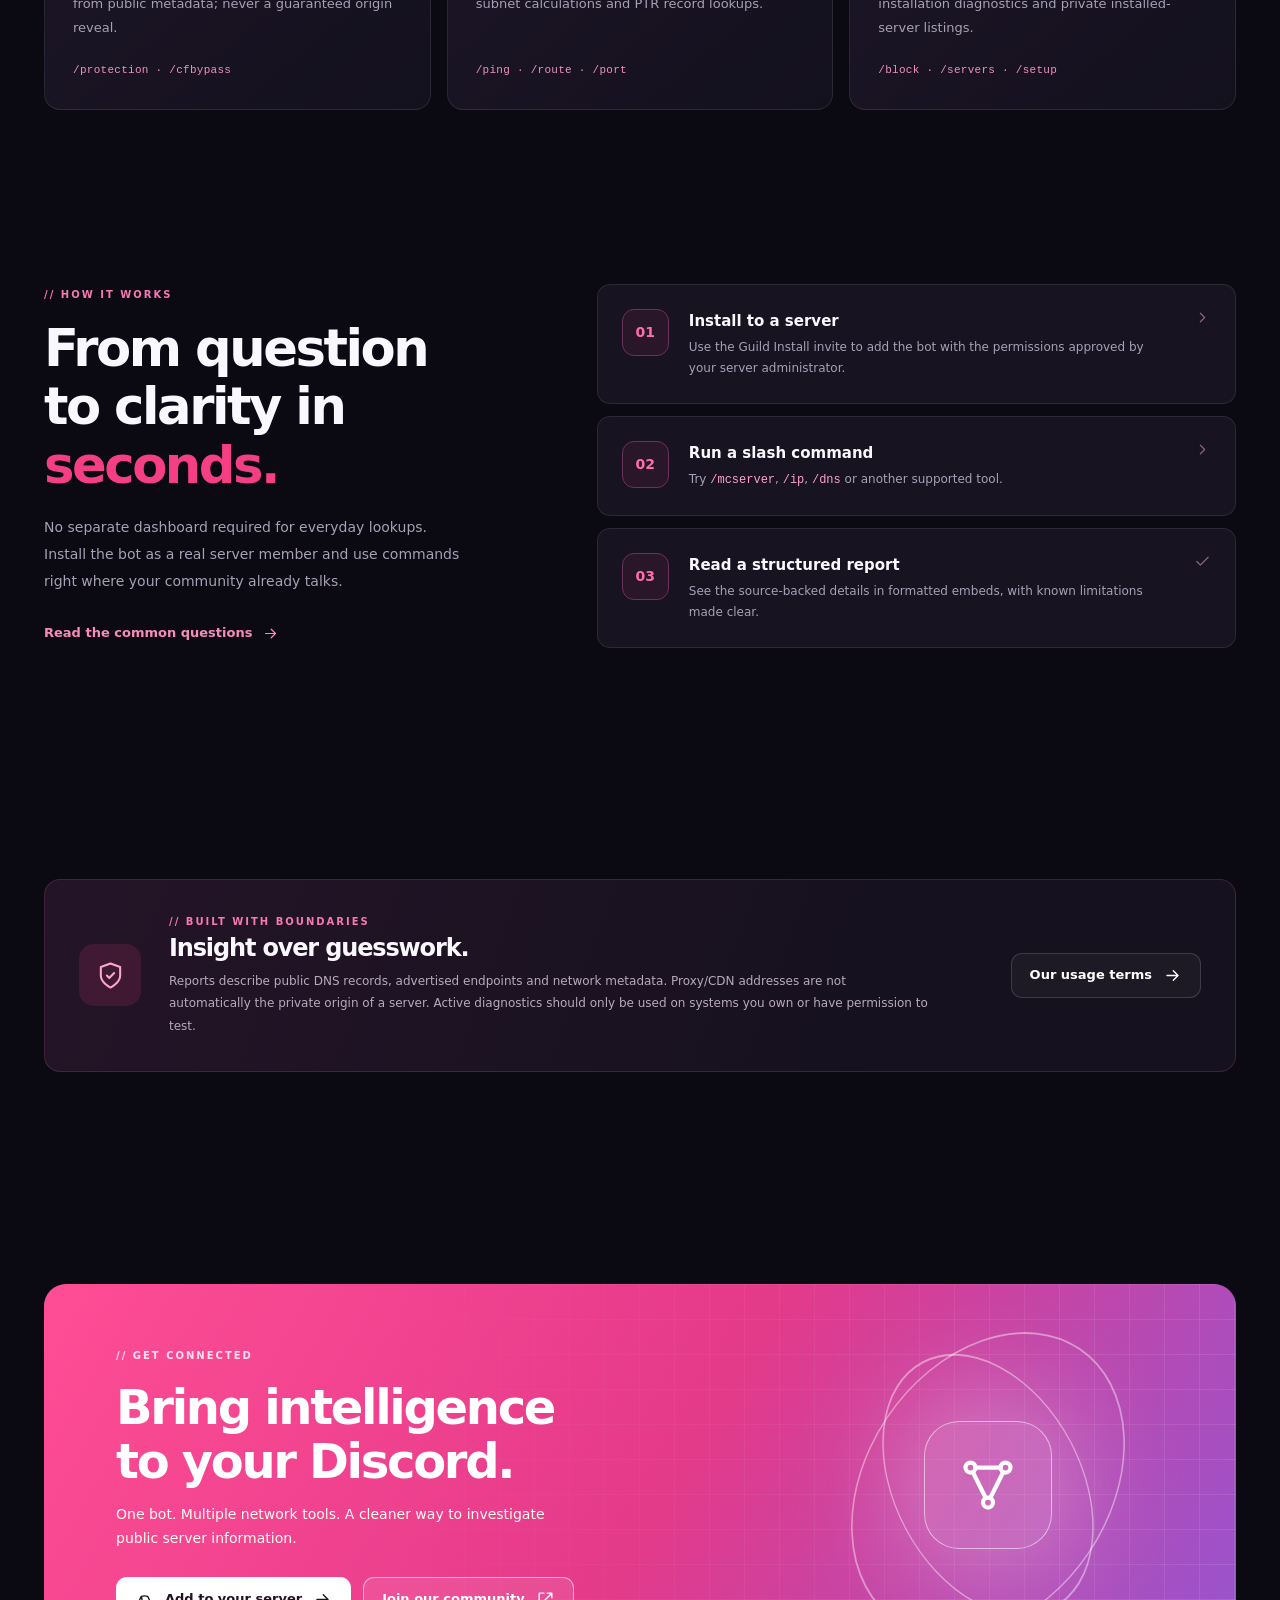
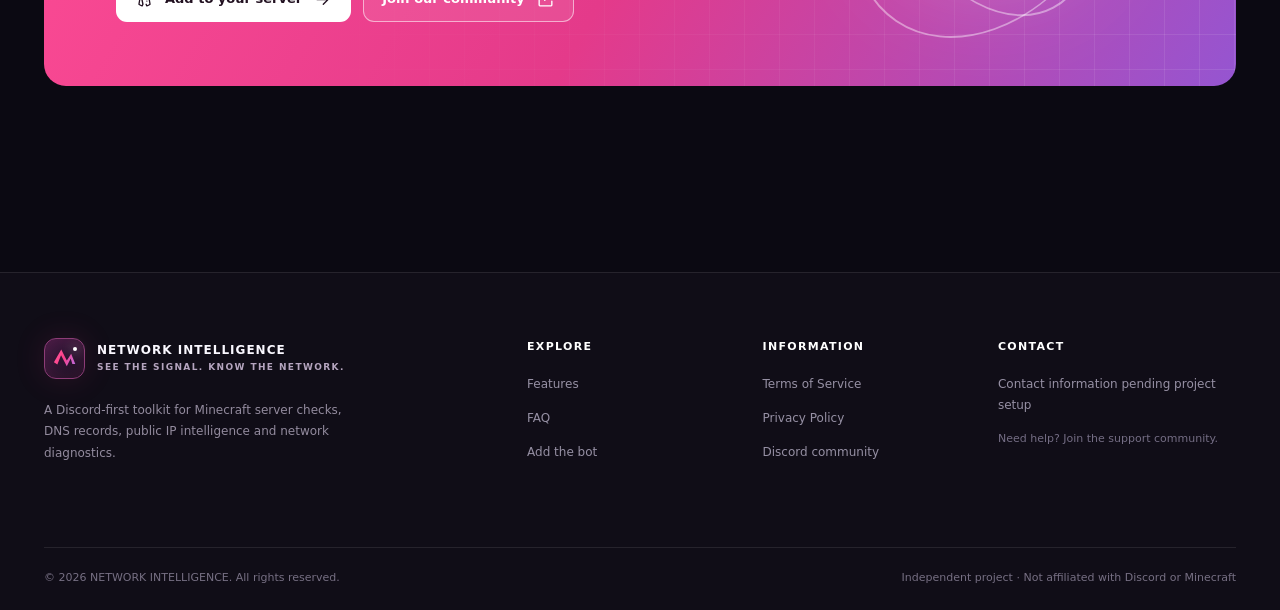
==== commit ec5b6b19: "Add files via upload" ====
--- a/index.html
+++ b/index.html
@@ -6,48 +6,19 @@
 <meta property="og:type" content="website"><meta property="og:title" content="Network Intelligence — Minecraft &amp; Network Discord Bot"><meta property="og:description" content="A powerful Discord bot for Minecraft status, public IP intelligence, DNS, ASN, subdomains and network diagnostics.">
 <title>Network Intelligence — Minecraft &amp; Network Discord Bot</title>
 <link rel="icon" type="image/svg+xml" href="assets/favicon.svg"><link rel="stylesheet" href="styles.css">
-<script defer src="site-config.js"></script><script defer src="app.js"></script><script defer src="analytics.js"></script>
+<script defer src="site-config.js"></script><script defer src="app.js"></script>
 </head><body>
 <a class="skip-link" href="#main-content">Skip to content</a>
 <div class="site-glow glow-left" aria-hidden="true"></div><div class="site-glow glow-right" aria-hidden="true"></div>
 <header class="site-header"><div class="wrap nav-wrap">
 <a class="brand" href="index.html" aria-label="Network Intelligence Home"><span class="brand-mark"><span class="brand-spark"></span></span><span class="brand-copy"><strong data-brand>NETWORK INTELLIGENCE</strong><small>DISCORD INTELLIGENCE BOT</small></span></a>
 <button class="mobile-menu-toggle" type="button" aria-expanded="false" aria-controls="nav-links" aria-label="Open navigation"><svg class="icon" aria-hidden="true" viewBox="0 0 24 24" fill="none" stroke="currentColor" stroke-width="1.7" stroke-linecap="round" stroke-linejoin="round"><path d="M4 7h16M4 12h16M4 17h16"/></svg></button>
-<nav class="main-nav" id="nav-links" aria-label="Main navigation"><a href="index.html" class="active" aria-current="page">Home</a><a href="index.html#community">Statistics</a><a href="terms.html" class="" >Terms</a><a href="privacy.html" class="" >Privacy</a><a href="faq.html" class="" >FAQ</a></nav>
+<nav class="main-nav" id="nav-links" aria-label="Main navigation"><a href="index.html" class="active" aria-current="page">Home</a><a href="terms.html" class="" >Terms</a><a href="privacy.html" class="" >Privacy</a><a href="faq.html" class="" >FAQ</a></nav>
 <div class="header-cta"><a class="btn btn-primary btn-small" href="#" data-link="bot"><svg class="icon" aria-hidden="true" viewBox="0 0 24 24" fill="none" stroke="currentColor" stroke-width="1.7" stroke-linecap="round" stroke-linejoin="round"><path d="M8 8a14 14 0 0 1 8 0l2 4 1 6a12 12 0 0 1-4 2l-1-2m-4 0-1 2a12 12 0 0 1-4-2l1-6 2-4ZM9 14h.01M15 14h.01"/></svg> Add to Discord <svg class="mini-icon" aria-hidden="true" viewBox="0 0 24 24" fill="none" stroke="currentColor" stroke-width="1.7" stroke-linecap="round" stroke-linejoin="round"><path d="M5 12h14m-6-6 6 6-6 6"/></svg></a></div>
-</div></header><main id="main-content"><section class="hero wrap"><div class="hero-copy"><div class="eyebrow"><span class="eyebrow-dot"></span> BUILT FOR DISCORD COMMUNITIES <span class="eyebrow-sep">/</span> NETWORK INTELLIGENCE</div><h1>Know the network.<br><span class="gradient-text">Own the insight.</span></h1><p class="hero-desc">Powerful Minecraft server diagnostics, DNS exploration, and IP intelligence — directly inside your Discord server. Detailed reports, live Minecraft monitoring, and privacy-minded community analytics — all in one Discord bot.</p><div class="hero-actions"><a href="#" class="btn btn-primary btn-large" data-link="bot"><svg class="icon" aria-hidden="true" viewBox="0 0 24 24" fill="none" stroke="currentColor" stroke-width="1.7" stroke-linecap="round" stroke-linejoin="round"><path d="M8 8a14 14 0 0 1 8 0l2 4 1 6a12 12 0 0 1-4 2l-1-2m-4 0-1 2a12 12 0 0 1-4-2l1-6 2-4ZM9 14h.01M15 14h.01"/></svg> Add to Discord <svg class="mini-icon" aria-hidden="true" viewBox="0 0 24 24" fill="none" stroke="currentColor" stroke-width="1.7" stroke-linecap="round" stroke-linejoin="round"><path d="M5 12h14m-6-6 6 6-6 6"/></svg></a><a href="#community" class="btn btn-ghost btn-large">Explore live stats <svg class="mini-icon" aria-hidden="true" viewBox="0 0 24 24" fill="none" stroke="currentColor" stroke-width="1.7" stroke-linecap="round" stroke-linejoin="round"><path d="M5 12h14m-6-6 6 6-6 6"/></svg></a></div><div class="hero-trust"><span><svg class="icon" aria-hidden="true" viewBox="0 0 24 24" fill="none" stroke="currentColor" stroke-width="1.7" stroke-linecap="round" stroke-linejoin="round"><path d="m4 12 5 5L20 6"/></svg> Public data sources</span><span><svg class="icon" aria-hidden="true" viewBox="0 0 24 24" fill="none" stroke="currentColor" stroke-width="1.7" stroke-linecap="round" stroke-linejoin="round"><path d="m4 12 5 5L20 6"/></svg> Discord slash commands</span><span><svg class="icon" aria-hidden="true" viewBox="0 0 24 24" fill="none" stroke="currentColor" stroke-width="1.7" stroke-linecap="round" stroke-linejoin="round"><path d="m4 12 5 5L20 6"/></svg> Privacy-minded design</span></div></div>
-<div class="hero-visual" aria-label="Illustrative Discord report preview"><div class="visual-halo"></div><div class="orbit orbit-one"></div><div class="orbit orbit-two"></div><div class="report-window live-window" id="live-window">
-  <div class="report-top"><div class="window-dots"><i></i><i></i><i></i></div><span>NETWORK INTELLIGENCE / LIVE STATS</span><span class="window-signal" aria-hidden="true">▂▄▆█</span></div>
-  <div class="live-window-content">
-    <div class="live-head"><div class="live-head-icon">✳</div><div><p class="live-overline">COMMUNITY INTELLIGENCE</p><h3>Server overview<span class="live-flare">.</span></h3></div><span class="live-indicator" data-live-indicator>CONNECTING</span></div>
-    <div class="live-metrics-grid" aria-label="Bot usage metrics">
-      <div class="live-metric"><span>UNIQUE USERS</span><strong data-stat="users" aria-live="polite">—</strong><small>People who used commands</small></div>
-      <div class="live-metric"><span>COMMANDS USED</span><strong data-stat="commands">—</strong><small>Since tracking started</small></div>
-      <div class="live-metric"><span>DISCORD SERVERS</span><strong data-stat="servers">—</strong><small>Currently connected</small></div>
-      <div class="live-metric"><span>LAST 7 DAYS</span><strong data-stat="weekly">—</strong><small>Command activity</small></div>
-    </div>
-    <div class="live-chart-label"><span>ACTIVITY / LAST 7 DAYS</span><span data-chart-caption>Awaiting live data</span></div>
-    <div class="live-mini-chart" id="hero-usage-chart" aria-label="Last seven days of command usage"></div>
-    <div class="live-window-bottom"><span class="pulse-symbol"></span><span data-last-sync>Waiting for bot analytics connection</span><span class="live-safe">● AGGREGATED</span></div>
-  </div>
-</div><div class="float-chip chip-top"><svg class="icon" aria-hidden="true" viewBox="0 0 24 24" fill="none" stroke="currentColor" stroke-width="1.7" stroke-linecap="round" stroke-linejoin="round"><path d="M12 22s8-4 8-10V5l-8-3-8 3v7c0 6 8 10 8 10Z"/><path d="m9 12 2 2 4-4"/></svg> Your community, in numbers</div><div class="float-chip chip-bottom"><svg class="icon" aria-hidden="true" viewBox="0 0 24 24" fill="none" stroke="currentColor" stroke-width="1.7" stroke-linecap="round" stroke-linejoin="round"><path d="M3 12h4l3-7 4 14 3-7h4"/></svg> Live command insights</div></div></section>
+</div></header><main id="main-content"><section class="hero wrap"><div class="hero-copy"><div class="eyebrow"><span class="eyebrow-dot"></span> BUILT FOR DISCORD COMMUNITIES <span class="eyebrow-sep">/</span> NETWORK INTELLIGENCE</div><h1>Know the network.<br><span class="gradient-text">Own the insight.</span></h1><p class="hero-desc">Powerful Minecraft server diagnostics, DNS exploration, and IP intelligence — directly inside your Discord server. Clean reports. Clear signals. One simple slash command.</p><div class="hero-actions"><a href="#" class="btn btn-primary btn-large" data-link="bot"><svg class="icon" aria-hidden="true" viewBox="0 0 24 24" fill="none" stroke="currentColor" stroke-width="1.7" stroke-linecap="round" stroke-linejoin="round"><path d="M8 8a14 14 0 0 1 8 0l2 4 1 6a12 12 0 0 1-4 2l-1-2m-4 0-1 2a12 12 0 0 1-4-2l1-6 2-4ZM9 14h.01M15 14h.01"/></svg> Add to Discord <svg class="mini-icon" aria-hidden="true" viewBox="0 0 24 24" fill="none" stroke="currentColor" stroke-width="1.7" stroke-linecap="round" stroke-linejoin="round"><path d="M5 12h14m-6-6 6 6-6 6"/></svg></a><a href="#features" class="btn btn-ghost btn-large">Explore features <svg class="mini-icon" aria-hidden="true" viewBox="0 0 24 24" fill="none" stroke="currentColor" stroke-width="1.7" stroke-linecap="round" stroke-linejoin="round"><path d="M5 12h14m-6-6 6 6-6 6"/></svg></a></div><div class="hero-trust"><span><svg class="icon" aria-hidden="true" viewBox="0 0 24 24" fill="none" stroke="currentColor" stroke-width="1.7" stroke-linecap="round" stroke-linejoin="round"><path d="m4 12 5 5L20 6"/></svg> Public data sources</span><span><svg class="icon" aria-hidden="true" viewBox="0 0 24 24" fill="none" stroke="currentColor" stroke-width="1.7" stroke-linecap="round" stroke-linejoin="round"><path d="m4 12 5 5L20 6"/></svg> Discord slash commands</span><span><svg class="icon" aria-hidden="true" viewBox="0 0 24 24" fill="none" stroke="currentColor" stroke-width="1.7" stroke-linecap="round" stroke-linejoin="round"><path d="m4 12 5 5L20 6"/></svg> Privacy-minded design</span></div></div>
+<div class="hero-visual" aria-label="Illustrative Discord report preview"><div class="visual-halo"></div><div class="orbit orbit-one"></div><div class="orbit orbit-two"></div><div class="report-window"><div class="report-top"><div class="window-dots"><i></i><i></i><i></i></div><span>DISCORD REPORT PREVIEW</span><svg class="icon" aria-hidden="true" viewBox="0 0 24 24" fill="none" stroke="currentColor" stroke-width="1.7" stroke-linecap="round" stroke-linejoin="round"><rect x="3" y="4" width="18" height="16" rx="2"/><path d="m7 9 3 3-3 3m6 0h4"/></svg></div><div class="report-body"><div class="report-headline"><span class="report-logo"><svg class="icon" aria-hidden="true" viewBox="0 0 24 24" fill="none" stroke="currentColor" stroke-width="1.7" stroke-linecap="round" stroke-linejoin="round"><circle cx="5" cy="5" r="2"/><circle cx="19" cy="5" r="2"/><circle cx="12" cy="19" r="2"/><path d="m6 7 5 10m7-10-5 10M7 5h10"/></svg></span><div><strong>Network Intelligence</strong><span> /mcserver play.example.net</span></div><span class="preview-tag">DEMO</span></div><div class="embed-box"><div class="embed-eyebrow">MINECRAFT SERVER INTELLIGENCE</div><h3>Server overview <span class="online-dot"></span></h3><div class="embed-grid"><div><label>STATUS</label><strong class="success-text">● Online <small>sample</small></strong></div><div><label>VERSION</label><strong>Java Edition</strong></div><div><label>ROUTING</label><strong>SRV + DNS</strong></div><div><label>DATA</label><strong>Public sources</strong></div></div><div class="embed-rule"></div><label class="embed-label">PUBLIC ENDPOINT · EXAMPLE ONLY</label><div class="endpoint-row"><code>203.0.113.10:25565</code><span>Documentation IP</span></div><div class="embed-rule"></div><div class="embed-trace"><span><i></i> DNS resolved</span><span><i></i> Provider metadata</span><span><i></i> Status checked</span></div></div><div class="report-foot"><svg class="icon" aria-hidden="true" viewBox="0 0 24 24" fill="none" stroke="currentColor" stroke-width="1.7" stroke-linecap="round" stroke-linejoin="round"><rect x="5" y="10" width="14" height="11" rx="2"/><path d="M8 10V7a4 4 0 0 1 8 0v3m-4 5v2"/></svg> Example data shown for interface illustration, not a live query.</div></div></div><div class="float-chip chip-top"><svg class="icon" aria-hidden="true" viewBox="0 0 24 24" fill="none" stroke="currentColor" stroke-width="1.7" stroke-linecap="round" stroke-linejoin="round"><path d="M12 22s8-4 8-10V5l-8-3-8 3v7c0 6 8 10 8 10Z"/><path d="m9 12 2 2 4-4"/></svg> Proxy & CDN insights</div><div class="float-chip chip-bottom"><svg class="icon" aria-hidden="true" viewBox="0 0 24 24" fill="none" stroke="currentColor" stroke-width="1.7" stroke-linecap="round" stroke-linejoin="round"><path d="M3 12h4l3-7 4 14 3-7h4"/></svg> Network diagnostics</div></div></section>
 <section class="ticker-band"><div class="wrap ticker-flex"><span>EXPLORE THE SIGNAL</span><span>DNS / SRV</span><span class="ticker-star">✳</span><span>IP INTELLIGENCE</span><span class="ticker-star">✳</span><span>MINECRAFT</span><span class="ticker-star">✳</span><span>NETWORK ROUTES</span></div></section>
-<section class="section wrap analytics-section" id="community">
-  <div class="section-heading"><div><div class="section-kicker">// COMMUNITY PULSE</div><h2>Real people.<br><span class="muted-heading">Real commands.</span></h2></div><p>See how our community uses the bot. Stats update from authenticated bot events — no inflated counters or made-up numbers.</p></div>
-  <div class="analytics-topline"><span><span class="analytics-dot"></span><strong data-analytics-heading>Connecting to analytics</strong></span><span data-analytics-updated>Data refreshes automatically</span></div>
-  <div class="analytics-number-grid">
-    <div class="analytics-number-card"><span class="number-icon">◈</span><p>People reached</p><strong data-stat="users">—</strong><small>Approximate unique command users</small></div>
-    <div class="analytics-number-card"><span class="number-icon">↗</span><p>Commands run</p><strong data-stat="commands">—</strong><small>Recorded bot command invocations</small></div>
-    <div class="analytics-number-card"><span class="number-icon">▦</span><p>Servers connected</p><strong data-stat="servers">—</strong><small>Current bot server count</small></div>
-    <div class="analytics-number-card"><span class="number-icon">⌁</span><p>Past 7 days</p><strong data-stat="weekly">—</strong><small>Recent command activity</small></div>
-  </div>
-  <div class="analytics-detail-grid">
-    <div class="analytics-card usage-card"><div class="analytics-card-head"><div><div class="section-kicker">ACTIVITY</div><h3>Usage over the week</h3></div><span class="chart-legend"><span></span> Commands per day</span></div><div class="usage-bars" id="usage-chart" aria-label="Command usage chart for last seven days"></div><p class="analytics-detail-note">Daily totals are counted in UTC. Tracking begins only after analytics is connected.</p></div>
-    <div class="analytics-card popular-card"><div class="analytics-card-head"><div><div class="section-kicker">TOP PICKS</div><h3>Most used commands</h3></div><span class="top-icon">#</span></div><div id="top-commands" class="top-commands"><p class="analytics-empty">Connect bot analytics to see popular commands.</p></div><p class="analytics-detail-note">Only command names and aggregate totals are displayed.</p></div>
-  </div>
-  <p class="analytics-disclaimer">Unique users are approximate (privacy-preserving counting). Figures start from installation of this analytics feature, not from the bot's original launch. When data is unavailable, dashes are shown instead of fictional numbers. <a href="privacy.html">Read our privacy policy</a>.</p>
-</section>
-<section class="section wrap" id="features"><div class="section-heading"><div><div class="section-kicker">// TOOLKIT</div><h2>Everything you need.<br><span class="muted-heading">Nothing you don't.</span></h2></div><p>Turn complex public network data into focused Discord reports. Built for developers, server admins, and curious communities.</p></div><div class="feature-grid"><article class="feature-card reveal"><div class="feature-icon"><svg class="icon" aria-hidden="true" viewBox="0 0 24 24" fill="none" stroke="currentColor" stroke-width="1.7" stroke-linecap="round" stroke-linejoin="round"><rect x="3" y="3" width="18" height="8" rx="2"/><rect x="3" y="13" width="18" height="8" rx="2"/><path d="M7 7h.01M7 17h.01M11 7h6M11 17h6"/></svg></div><h3>Minecraft Intelligence</h3><p>Live Java status, version, players, MOTD, SRV routing and public IP:port metadata.</p><div class="feature-tags">/mcserver · /status</div></article><article class="feature-card reveal"><div class="feature-icon"><svg class="icon" aria-hidden="true" viewBox="0 0 24 24" fill="none" stroke="currentColor" stroke-width="1.7" stroke-linecap="round" stroke-linejoin="round"><circle cx="12" cy="12" r="9"/><path d="M3 12h18M12 3a15 15 0 0 1 0 18M12 3a15 15 0 0 0 0 18"/></svg></div><h3>IP & ASN Research</h3><p>Geolocation, network owner, reverse DNS, public registration data and routing context.</p><div class="feature-tags">/ip · /asn · /whois</div></article><article class="feature-card reveal"><div class="feature-icon"><svg class="icon" aria-hidden="true" viewBox="0 0 24 24" fill="none" stroke="currentColor" stroke-width="1.7" stroke-linecap="round" stroke-linejoin="round"><path d="m12 3 9 5-9 5-9-5 9-5Zm-9 9 9 5 9-5M3 16l9 5 9-5"/></svg></div><h3>DNS & Subdomains</h3><p>Explore A, AAAA, MX, TXT, SRV records, certificate-listed hostnames and DNS validation.</p><div class="feature-tags">/dns · /domain · /subdomains</div></article><article class="feature-card reveal"><div class="feature-icon"><svg class="icon" aria-hidden="true" viewBox="0 0 24 24" fill="none" stroke="currentColor" stroke-width="1.7" stroke-linecap="round" stroke-linejoin="round"><path d="M12 22s8-4 8-10V5l-8-3-8 3v7c0 6 8 10 8 10Z"/><path d="m9 12 2 2 4-4"/></svg></div><h3>Protection Signals</h3><p>Identify common CDN, edge, proxy and WAF hints from public metadata; never a guaranteed origin reveal.</p><div class="feature-tags">/protection · /cfbypass</div></article><article class="feature-card reveal"><div class="feature-icon"><svg class="icon" aria-hidden="true" viewBox="0 0 24 24" fill="none" stroke="currentColor" stroke-width="1.7" stroke-linecap="round" stroke-linejoin="round"><path d="M3 12h4l3-7 4 14 3-7h4"/></svg></div><h3>Network Diagnostics</h3><p>Scoped ping, trace routes, TCP port checks, subnet calculations and PTR record lookups.</p><div class="feature-tags">/ping · /route · /port</div></article><article class="feature-card reveal"><div class="feature-icon"><svg class="icon" aria-hidden="true" viewBox="0 0 24 24" fill="none" stroke="currentColor" stroke-width="1.7" stroke-linecap="round" stroke-linejoin="round"><rect x="5" y="10" width="14" height="11" rx="2"/><path d="M8 10V7a4 4 0 0 1 8 0v3m-4 5v2"/></svg></div><h3>Owner Controls</h3><p>Bot owner blocklists, installation diagnostics and private installed-server listings.</p><div class="feature-tags">/block · /servers · /stats</div></article><article class="feature-card reveal"><div class="feature-icon"><svg class="icon" aria-hidden="true" viewBox="0 0 24 24" fill="none" stroke="currentColor" stroke-width="1.7" stroke-linecap="round" stroke-linejoin="round"><path d="M3 12h4l3-7 4 14 3-7h4"/></svg></div><h3>Live Server Monitoring</h3><p>Watch Minecraft availability, players and latency from a regularly updated Discord panel.</p><div class="feature-tags">/livecheck · /stats · /servers</div></article></div></section>
+<section class="section wrap" id="features"><div class="section-heading"><div><div class="section-kicker">// TOOLKIT</div><h2>Everything you need.<br><span class="muted-heading">Nothing you don't.</span></h2></div><p>Turn complex public network data into focused Discord reports. Built for developers, server admins, and curious communities.</p></div><div class="feature-grid"><article class="feature-card reveal"><div class="feature-icon"><svg class="icon" aria-hidden="true" viewBox="0 0 24 24" fill="none" stroke="currentColor" stroke-width="1.7" stroke-linecap="round" stroke-linejoin="round"><rect x="3" y="3" width="18" height="8" rx="2"/><rect x="3" y="13" width="18" height="8" rx="2"/><path d="M7 7h.01M7 17h.01M11 7h6M11 17h6"/></svg></div><h3>Minecraft Intelligence</h3><p>Live Java status, version, players, MOTD, SRV routing and public IP:port metadata.</p><div class="feature-tags">/mcserver · /status</div></article><article class="feature-card reveal"><div class="feature-icon"><svg class="icon" aria-hidden="true" viewBox="0 0 24 24" fill="none" stroke="currentColor" stroke-width="1.7" stroke-linecap="round" stroke-linejoin="round"><circle cx="12" cy="12" r="9"/><path d="M3 12h18M12 3a15 15 0 0 1 0 18M12 3a15 15 0 0 0 0 18"/></svg></div><h3>IP & ASN Research</h3><p>Geolocation, network owner, reverse DNS, public registration data and routing context.</p><div class="feature-tags">/ip · /asn · /whois</div></article><article class="feature-card reveal"><div class="feature-icon"><svg class="icon" aria-hidden="true" viewBox="0 0 24 24" fill="none" stroke="currentColor" stroke-width="1.7" stroke-linecap="round" stroke-linejoin="round"><path d="m12 3 9 5-9 5-9-5 9-5Zm-9 9 9 5 9-5M3 16l9 5 9-5"/></svg></div><h3>DNS & Subdomains</h3><p>Explore A, AAAA, MX, TXT, SRV records, certificate-listed hostnames and DNS validation.</p><div class="feature-tags">/dns · /domain · /subdomains</div></article><article class="feature-card reveal"><div class="feature-icon"><svg class="icon" aria-hidden="true" viewBox="0 0 24 24" fill="none" stroke="currentColor" stroke-width="1.7" stroke-linecap="round" stroke-linejoin="round"><path d="M12 22s8-4 8-10V5l-8-3-8 3v7c0 6 8 10 8 10Z"/><path d="m9 12 2 2 4-4"/></svg></div><h3>Protection Signals</h3><p>Identify common CDN, edge, proxy and WAF hints from public metadata; never a guaranteed origin reveal.</p><div class="feature-tags">/protection · /cfbypass</div></article><article class="feature-card reveal"><div class="feature-icon"><svg class="icon" aria-hidden="true" viewBox="0 0 24 24" fill="none" stroke="currentColor" stroke-width="1.7" stroke-linecap="round" stroke-linejoin="round"><path d="M3 12h4l3-7 4 14 3-7h4"/></svg></div><h3>Network Diagnostics</h3><p>Scoped ping, trace routes, TCP port checks, subnet calculations and PTR record lookups.</p><div class="feature-tags">/ping · /route · /port</div></article><article class="feature-card reveal"><div class="feature-icon"><svg class="icon" aria-hidden="true" viewBox="0 0 24 24" fill="none" stroke="currentColor" stroke-width="1.7" stroke-linecap="round" stroke-linejoin="round"><rect x="5" y="10" width="14" height="11" rx="2"/><path d="M8 10V7a4 4 0 0 1 8 0v3m-4 5v2"/></svg></div><h3>Owner Controls</h3><p>Bot owner blocklists, command syncing, installation diagnostics and private installed-server listings.</p><div class="feature-tags">/block · /servers · /setup</div></article></div></section>
 <section class="section wrap workflow"><div class="work-left"><div class="section-kicker">// HOW IT WORKS</div><h2>From question<br>to clarity in <em>seconds.</em></h2><p>No separate dashboard required for everyday lookups. Install the bot as a real server member and use commands right where your community already talks.</p><a href="faq.html" class="text-link">Read the common questions <svg class="icon" aria-hidden="true" viewBox="0 0 24 24" fill="none" stroke="currentColor" stroke-width="1.7" stroke-linecap="round" stroke-linejoin="round"><path d="M5 12h14m-6-6 6 6-6 6"/></svg></a></div><div class="steps"><div class="step reveal"><div class="step-no">01</div><div><h3>Install to a server</h3><p>Use the Guild Install invite to add the bot with the permissions approved by your server administrator.</p></div><svg class="icon" aria-hidden="true" viewBox="0 0 24 24" fill="none" stroke="currentColor" stroke-width="1.7" stroke-linecap="round" stroke-linejoin="round"><path d="m9 18 6-6-6-6"/></svg></div><div class="step reveal"><div class="step-no">02</div><div><h3>Run a slash command</h3><p>Try <code>/mcserver</code>, <code>/ip</code>, <code>/dns</code> or another supported tool.</p></div><svg class="icon" aria-hidden="true" viewBox="0 0 24 24" fill="none" stroke="currentColor" stroke-width="1.7" stroke-linecap="round" stroke-linejoin="round"><path d="m9 18 6-6-6-6"/></svg></div><div class="step reveal"><div class="step-no">03</div><div><h3>Read a structured report</h3><p>See the source-backed details in formatted embeds, with known limitations made clear.</p></div><svg class="icon" aria-hidden="true" viewBox="0 0 24 24" fill="none" stroke="currentColor" stroke-width="1.7" stroke-linecap="round" stroke-linejoin="round"><path d="m4 12 5 5L20 6"/></svg></div></div></section>
 <section class="section wrap"><div class="trust-panel"><div class="trust-icon"><svg class="icon" aria-hidden="true" viewBox="0 0 24 24" fill="none" stroke="currentColor" stroke-width="1.7" stroke-linecap="round" stroke-linejoin="round"><path d="M12 22s8-4 8-10V5l-8-3-8 3v7c0 6 8 10 8 10Z"/><path d="m9 12 2 2 4-4"/></svg></div><div><span class="section-kicker">// BUILT WITH BOUNDARIES</span><h2>Insight over guesswork.</h2><p>Reports describe public DNS records, advertised endpoints and network metadata. Proxy/CDN addresses are not automatically the private origin of a server. Active diagnostics should only be used on systems you own or have permission to test.</p></div><a href="terms.html" class="btn btn-ghost">Our usage terms <svg class="icon" aria-hidden="true" viewBox="0 0 24 24" fill="none" stroke="currentColor" stroke-width="1.7" stroke-linecap="round" stroke-linejoin="round"><path d="M5 12h14m-6-6 6 6-6 6"/></svg></a></div></section>
 <section class="section wrap"><div class="cta-panel"><div class="cta-grid"></div><div class="cta-content"><div class="section-kicker light-kicker">// GET CONNECTED</div><h2>Bring intelligence<br>to your Discord.</h2><p>One bot. Multiple network tools. A cleaner way to investigate public server information.</p><div class="cta-buttons"><a class="btn btn-white" href="#" data-link="bot"><svg class="icon" aria-hidden="true" viewBox="0 0 24 24" fill="none" stroke="currentColor" stroke-width="1.7" stroke-linecap="round" stroke-linejoin="round"><path d="M8 8a14 14 0 0 1 8 0l2 4 1 6a12 12 0 0 1-4 2l-1-2m-4 0-1 2a12 12 0 0 1-4-2l1-6 2-4ZM9 14h.01M15 14h.01"/></svg> Add to your server <svg class="icon" aria-hidden="true" viewBox="0 0 24 24" fill="none" stroke="currentColor" stroke-width="1.7" stroke-linecap="round" stroke-linejoin="round"><path d="M5 12h14m-6-6 6 6-6 6"/></svg></a><a class="btn btn-outline-white" href="#" data-link="support">Join our community <svg class="icon" aria-hidden="true" viewBox="0 0 24 24" fill="none" stroke="currentColor" stroke-width="1.7" stroke-linecap="round" stroke-linejoin="round"><path d="M14 4h6v6m0-6-9 9"/><path d="M20 14v5a1 1 0 0 1-1 1H5a1 1 0 0 1-1-1V5a1 1 0 0 1 1-1h5"/></svg></a></div></div><div class="cta-art" aria-hidden="true"><div class="art-ring art-ring-a"></div><div class="art-ring art-ring-b"></div><div class="art-center"><svg class="icon" aria-hidden="true" viewBox="0 0 24 24" fill="none" stroke="currentColor" stroke-width="1.7" stroke-linecap="round" stroke-linejoin="round"><circle cx="5" cy="5" r="2"/><circle cx="19" cy="5" r="2"/><circle cx="12" cy="19" r="2"/><path d="m6 7 5 10m7-10-5 10M7 5h10"/></svg></div></div></div></section></main><footer class="site-footer"><div class="wrap"><div class="footer-main"><div><a class="brand" href="index.html"><span class="brand-mark"><span class="brand-spark"></span></span><span class="brand-copy"><strong data-brand>NETWORK INTELLIGENCE</strong><small>SEE THE SIGNAL. KNOW THE NETWORK.</small></span></a><p class="footer-text">A Discord-first toolkit for Minecraft server checks, DNS records, public IP intelligence and network diagnostics.</p></div><div class="footer-links-col"><h3>Explore</h3><a href="index.html#features">Features</a><a href="faq.html">FAQ</a><a href="#" data-link="bot">Add the bot</a></div><div class="footer-links-col"><h3>Information</h3><a href="terms.html">Terms of Service</a><a href="privacy.html">Privacy Policy</a><a href="#" data-link="support">Discord community</a></div><div class="footer-links-col"><h3>Contact</h3><span class="footer-contact" data-contact>Configure contact details</span><span class="footer-prompt">Need help? Join the support community.</span></div></div><div class="footer-bottom"><span>© <span data-year>2026</span> <span data-brand>NETWORK INTELLIGENCE</span>. All rights reserved.</span><span class="footer-disclaimer">Independent project · Not affiliated with Discord or Minecraft</span></div></div></footer>
--- a/styles.css
+++ b/styles.css
@@ -14,72 +14,3 @@
 @media(max-width:850px){.wrap{width:min(calc(100% - 42px),var(--wrap))}.site-header{position:relative}.nav-wrap{min-height:76px;gap:10px}.brand-copy small{font-size:8px}.mobile-menu-toggle{display:grid;place-items:center;margin-left:auto;width:42px;height:42px;border:1px solid var(--line);border-radius:10px}.main-nav{display:none;position:absolute;top:75px;left:0;right:0;background:#15101f;border-bottom:1px solid #814e75;padding:13px 21px 21px;flex-direction:column;align-items:stretch;box-shadow:0 23px 30px #0007}.main-nav.open{display:flex}.main-nav a{padding:12px 16px}.main-nav a.active:after{left:0;top:50%;bottom:auto;transform:translateY(-50%);height:16px;width:3px}.header-cta{display:none}.hero{grid-template-columns:1fr;padding-block:68px 48px;gap:45px}.hero-copy{max-width:730px}.hero h1{font-size:clamp(49px,8vw,72px)}.hero-visual{min-height:420px;width:min(100%,580px);margin:auto}.report-window{width:100%;transform:none}.ticker-flex{flex-wrap:wrap;justify-content:center;gap:15px}.ticker-flex span:first-child{display:none}.section{padding-block:80px}.feature-grid{grid-template-columns:repeat(2,1fr)}.workflow{grid-template-columns:1fr;gap:34px}.trust-panel{grid-template-columns:54px 1fr}.cta-panel{padding:50px 40px}.cta-art{opacity:.25}.legal-layout,.faq-layout{grid-template-columns:1fr;gap:35px}.legal-aside,.faq-sidebar{position:static}.legal-aside{padding:20px}.legal-aside nav{display:grid;grid-template-columns:repeat(2,1fr)}.aside-help{margin-top:10px}.category-buttons{display:flex;flex-wrap:wrap;gap:8px}.category-btn{border-color:var(--line);padding:8px 13px}.faq-help{display:none}.footer-main{grid-template-columns:2fr 1fr 1fr}.footer-links-col:last-child{grid-column:1/-1}.footer-bottom{align-items:flex-start;flex-direction:column}}
 @media(max-width:570px){.wrap{width:min(calc(100% - 34px),var(--wrap))}.site-glow{opacity:.21}.brand-mark{width:37px;height:37px}.brand-copy strong{font-size:10px}.brand-copy small{font-size:7px;letter-spacing:.09em}.hero{padding-top:55px}.hero h1{font-size:clamp(43px,11.3vw,63px);margin-top:20px}.eyebrow{font-size:8px;letter-spacing:.08em;padding:9px 11px}.eyebrow-sep{display:none}.hero-desc{font-size:14px;line-height:1.9}.hero-actions{display:grid;grid-template-columns:1fr;gap:10px;max-width:350px}.hero-actions .btn{justify-content:center}.hero-trust{gap:12px;font-size:10px}.hero-visual{min-height:375px;overflow:visible}.orbit{display:none}.report-top{height:39px}.report-body{padding:12px}.report-window{border-radius:12px}.embed-box{padding:13px}.embed-grid{gap:12px 8px}.embed-trace{gap:6px}.ticker-band{display:none}.section{padding-block:66px}.section-heading{display:block;margin-bottom:25px}.section-heading>p{font-size:13px;margin-top:16px}.section h2{font-size:clamp(35px,9.5vw,45px)}.feature-grid{grid-template-columns:1fr;gap:13px}.feature-card{min-height:225px;padding:25px}.workflow{padding-bottom:30px}.step{padding:19px 15px;gap:11px}.step-no{width:36px;height:36px;border-radius:9px;font-size:12px}.step>svg{display:none}.trust-panel{padding:22px;grid-template-columns:1fr;gap:12px}.trust-icon{width:48px;height:48px}.trust-panel .btn{grid-column:1}.cta-panel{padding:38px 22px;min-height:400px}.cta-buttons{display:grid}.cta-content h2{font-size:39px}.cta-art{right:-210px}.footer-main{grid-template-columns:repeat(2,1fr);padding:45px 0;gap:30px}.footer-main>div:first-child{grid-column:1/-1}.footer-links-col:last-child{grid-column:1/-1}.footer-bottom{padding-bottom:80px}.floating-discord{right:17px;bottom:17px;width:51px;height:51px;border-radius:15px}.page-hero{padding:45px 0 43px}.page-breadcrumb{margin-bottom:30px}.page-hero h1{font-size:clamp(42px,11vw,55px)}.page-hero>p{font-size:13px}.legal-layout,.faq-layout{padding-top:30px}.legal-aside nav{grid-template-columns:1fr 1fr}.legal-aside nav a{padding:8px;font-size:11px}.legal-section h2{font-size:18px}.legal-section p,.legal-section li{font-size:12px}.faq-search input{font-size:12px}.faq-search{padding-inline:13px}.faq-item summary{padding:18px;font-size:13px}.faq-answer{padding-inline:18px}.faq-results-header span:last-child{display:none}}
 @media(prefers-reduced-motion:reduce){html{scroll-behavior:auto}*,*::before,*::after{animation:none!important;transition:none!important}.reveal{opacity:1;transform:none}}
-
-
-/* v2 live analytics experience — additive to original #F43F87 theme */
-.live-window{width:min(100%,550px);border:1px solid #744565;background:linear-gradient(135deg,#191121 0%,#110e1a 95%);will-change:transform}
-.live-window-content{padding:26px}
-.window-signal{margin-left:auto;color:#fc91c4;font-size:12px;letter-spacing:.12em;filter:drop-shadow(0 0 7px #f43f87a0)}
-.live-head{display:flex;gap:11px;align-items:center;margin-bottom:24px}
-.live-head-icon{height:42px;width:42px;border-radius:13px;display:grid;place-items:center;color:#ff9ac7;background:linear-gradient(135deg,#f43f8736,#8455d83a);font-size:25px}
-.live-head>div:nth-child(2){flex:1;min-width:0}
-.live-overline{font-size:9px;font-weight:800;letter-spacing:.18em;color:#ef87b7;margin:0 0 3px}
-.live-head h3{font-size:20px;letter-spacing:-.035em;margin:0}
-.live-flare{color:#f43f87}
-.live-indicator{padding:7px 10px;border:1px solid #775267;border-radius:50px;background:#34192e;color:#ff96c3;font-size:9px;letter-spacing:.07em;font-weight:850;white-space:nowrap}
-.live-indicator[data-state="live"]{background:#18352d;border-color:#2f7054;color:#8bf4b7}
-.live-indicator[data-state="offline"]{background:#3b291f;border-color:#835437;color:#ffbd80}
-.live-metrics-grid{display:grid;grid-template-columns:1fr 1fr;gap:9px}
-.live-metric{padding:17px 15px;border:1px solid #403047;border-radius:12px;background:linear-gradient(160deg,#24192e,#191522);min-height:118px;display:flex;flex-direction:column;align-items:flex-start}
-.live-metric>span{color:#a595b5;font-size:9px;font-weight:850;letter-spacing:.11em}
-.live-metric strong{font-size:36px;font-weight:850;line-height:1.25;letter-spacing:-.06em;color:#fbf1ff;margin-top:6px;font-variant-numeric:tabular-nums}
-.live-metric small{font-size:10px;color:#9d8da9;line-height:1.4;margin-top:auto}
-.live-chart-label{display:flex;justify-content:space-between;gap:12px;align-items:center;margin-top:24px;margin-bottom:10px;font-size:9px;letter-spacing:.1em;color:#b5a5c0;font-weight:800}
-.live-chart-label span:last-child{font-size:10px;letter-spacing:normal;font-weight:500;color:#8f839d}
-.live-mini-chart{height:60px;display:flex;gap:7px;align-items:end;border-bottom:1px solid #4c344d;padding-bottom:3px}
-.live-mini-bar{flex:1;border-radius:4px 4px 0 0;background:linear-gradient(to top,#a53b89,#f43f87);min-height:4px;transition:height .55s ease;position:relative;opacity:.85}
-.live-mini-bar:last-child{background:linear-gradient(to top,#f43f87,#f8a5d8)}
-.live-window-bottom{border-top:1px solid #3e2b44;padding-top:15px;margin-top:14px;display:flex;gap:8px;align-items:center;color:#a192ac;font-size:10px}
-.live-window-bottom .live-safe{margin-left:auto;color:#b38cba;font-size:9px;white-space:nowrap}
-.pulse-symbol{width:7px;height:7px;border-radius:50%;background:#f43f87;box-shadow:0 0 0 3px #f43f8730}
-.analytics-section{padding-top:105px}
-.analytics-topline{display:flex;justify-content:space-between;align-items:center;flex-wrap:wrap;gap:10px;padding:16px 21px;margin-bottom:15px;border:1px solid #493347;background:#17121f;border-radius:13px;font-size:12px;color:#b9aec3}
-.analytics-topline>span:first-child{display:flex;align-items:center;gap:11px}
-.analytics-topline strong{color:#f7dded}
-.analytics-topline>span:last-child{font-size:11px;color:#82798b}
-.analytics-dot{height:8px;width:8px;background:#e9aa77;border-radius:50%;box-shadow:0 0 0 5px #e9aa7717}
-.analytics-dot[data-state="live"]{background:#72e1ac;box-shadow:0 0 0 5px #72e1ac18}
-.analytics-number-grid{display:grid;grid-template-columns:repeat(4,minmax(0,1fr));gap:13px}
-.analytics-number-card{border:1px solid #48334c;border-radius:16px;padding:24px;background:linear-gradient(145deg,#23182d 0%,#16111e 85%);min-height:190px;position:relative;overflow:hidden}
-.analytics-number-card:after{content:"";position:absolute;inset:auto -45% -85% 15%;height:170px;background:radial-gradient(ellipse,#f43f8720,transparent 70%);pointer-events:none}
-.analytics-number-card .number-icon{font-size:25px;color:#f582b6}
-.analytics-number-card p{margin:18px 0 4px;font-size:12px;font-weight:700;color:#d4c5d8}
-.analytics-number-card strong{display:block;font-size:43px;font-weight:850;letter-spacing:-.065em;color:#fbf2ff;line-height:1.1;font-variant-numeric:tabular-nums}
-.analytics-number-card small{display:block;margin-top:9px;font-size:11px;color:#9e8fa8;line-height:1.5}
-.analytics-detail-grid{margin-top:15px;display:grid;grid-template-columns:1.5fr 1fr;gap:15px}
-.analytics-card{background:#17121f;border:1px solid #48334c;border-radius:16px;padding:28px;min-height:330px}
-.analytics-card-head{display:flex;gap:12px;justify-content:space-between;align-items:center;margin-bottom:24px}
-.analytics-card-head h3{font-size:19px;margin:8px 0 0;letter-spacing:-.03em}
-.chart-legend{display:flex;gap:8px;align-items:center;color:#a49aad;font-size:11px}
-.chart-legend span{display:inline-block;width:9px;height:9px;background:#f43f87;border-radius:2px}
-.usage-bars{display:flex;gap:12px;height:170px;align-items:end;padding:0 8px 0;border-bottom:1px solid #4f3852;}
-.usage-col{height:100%;flex:1;min-width:0;display:flex;flex-direction:column;justify-content:end;align-items:center;position:relative;gap:7px}
-.usage-col:hover .usage-bar{filter:brightness(1.3)}
-.usage-bar{width:min(100%,45px);min-height:4px;border-radius:6px 6px 0 0;background:linear-gradient(0deg,#7e357a,#f43f87 76%,#ffc3df);transition:height .6s ease}
-.usage-value{font-size:10px;color:#cdb8d4;font-variant-numeric:tabular-nums}
-.usage-day{position:absolute;bottom:-24px;font-size:10px;color:#98879e}
-.analytics-detail-note{margin:38px 0 0;color:#8c7f96;font-size:11px;line-height:1.6}
-.top-icon{font-size:30px;color:#e879af;font-weight:800}
-.top-commands{display:grid;gap:15px;min-height:154px;align-content:start}
-.top-command-row{display:grid;grid-template-columns:100px minmax(0,1fr) 30px;align-items:center;gap:10px;font-size:12px}
-.top-command-row>span:first-child{color:#e7cfe3;font-family:ui-monospace,monospace;overflow:hidden;text-overflow:ellipsis;white-space:nowrap}
-.top-command-row>span:last-child{text-align:right;font-size:11px;color:#ae9db5;font-variant-numeric:tabular-nums}
-.top-command-track{height:7px;background:#34223c;border-radius:99px;overflow:hidden}
-.top-command-fill{height:100%;border-radius:99px;background:linear-gradient(90deg,#ab4bac,#f43f87)}
-.analytics-empty{color:#9d8daa;font-size:12px;line-height:1.8;margin:5px 0}
-.analytics-disclaimer{font-size:12px;color:#9c91a6;line-height:1.8;margin-top:19px;max-width:910px}
-.analytics-disclaimer a{color:#f69bc5;text-decoration:underline;text-underline-offset:3px}
-@media(max-width:1100px){.analytics-number-grid{grid-template-columns:repeat(2,minmax(0,1fr))}}
-@media(max-width:850px){.analytics-detail-grid{grid-template-columns:1fr}.live-window{transform:none}}
-@media(max-width:570px){.live-window-content{padding:17px}.live-head{gap:8px;margin-bottom:14px}.live-head-icon{height:36px;width:36px;font-size:18px}.live-head h3{font-size:16px}.live-overline{font-size:8px}.live-indicator{padding:5px 6px;font-size:8px}.live-metric{padding:12px 10px;min-height:95px}.live-metric strong{font-size:28px}.live-metric>span{font-size:8px}.live-metric small{font-size:9px}.live-window-bottom{flex-wrap:wrap}.analytics-section{padding-top:66px}.analytics-number-grid{grid-template-columns:repeat(2,minmax(0,1fr));gap:8px}.analytics-number-card{padding:15px;min-height:158px}.analytics-number-card p{font-size:10px}.analytics-number-card strong{font-size:34px}.analytics-number-card small{font-size:10px}.analytics-card{padding:20px;min-height:285px}.analytics-detail-grid{gap:10px}.analytics-card-head h3{font-size:16px}.top-command-row{grid-template-columns:85px minmax(0,1fr) 24px}.chart-legend{font-size:9px}.usage-bars{gap:6px}.analytics-topline{padding:13px}}
-@media(prefers-reduced-motion:reduce){.live-window,.usage-bar,.live-mini-bar{transition:none!important}}
